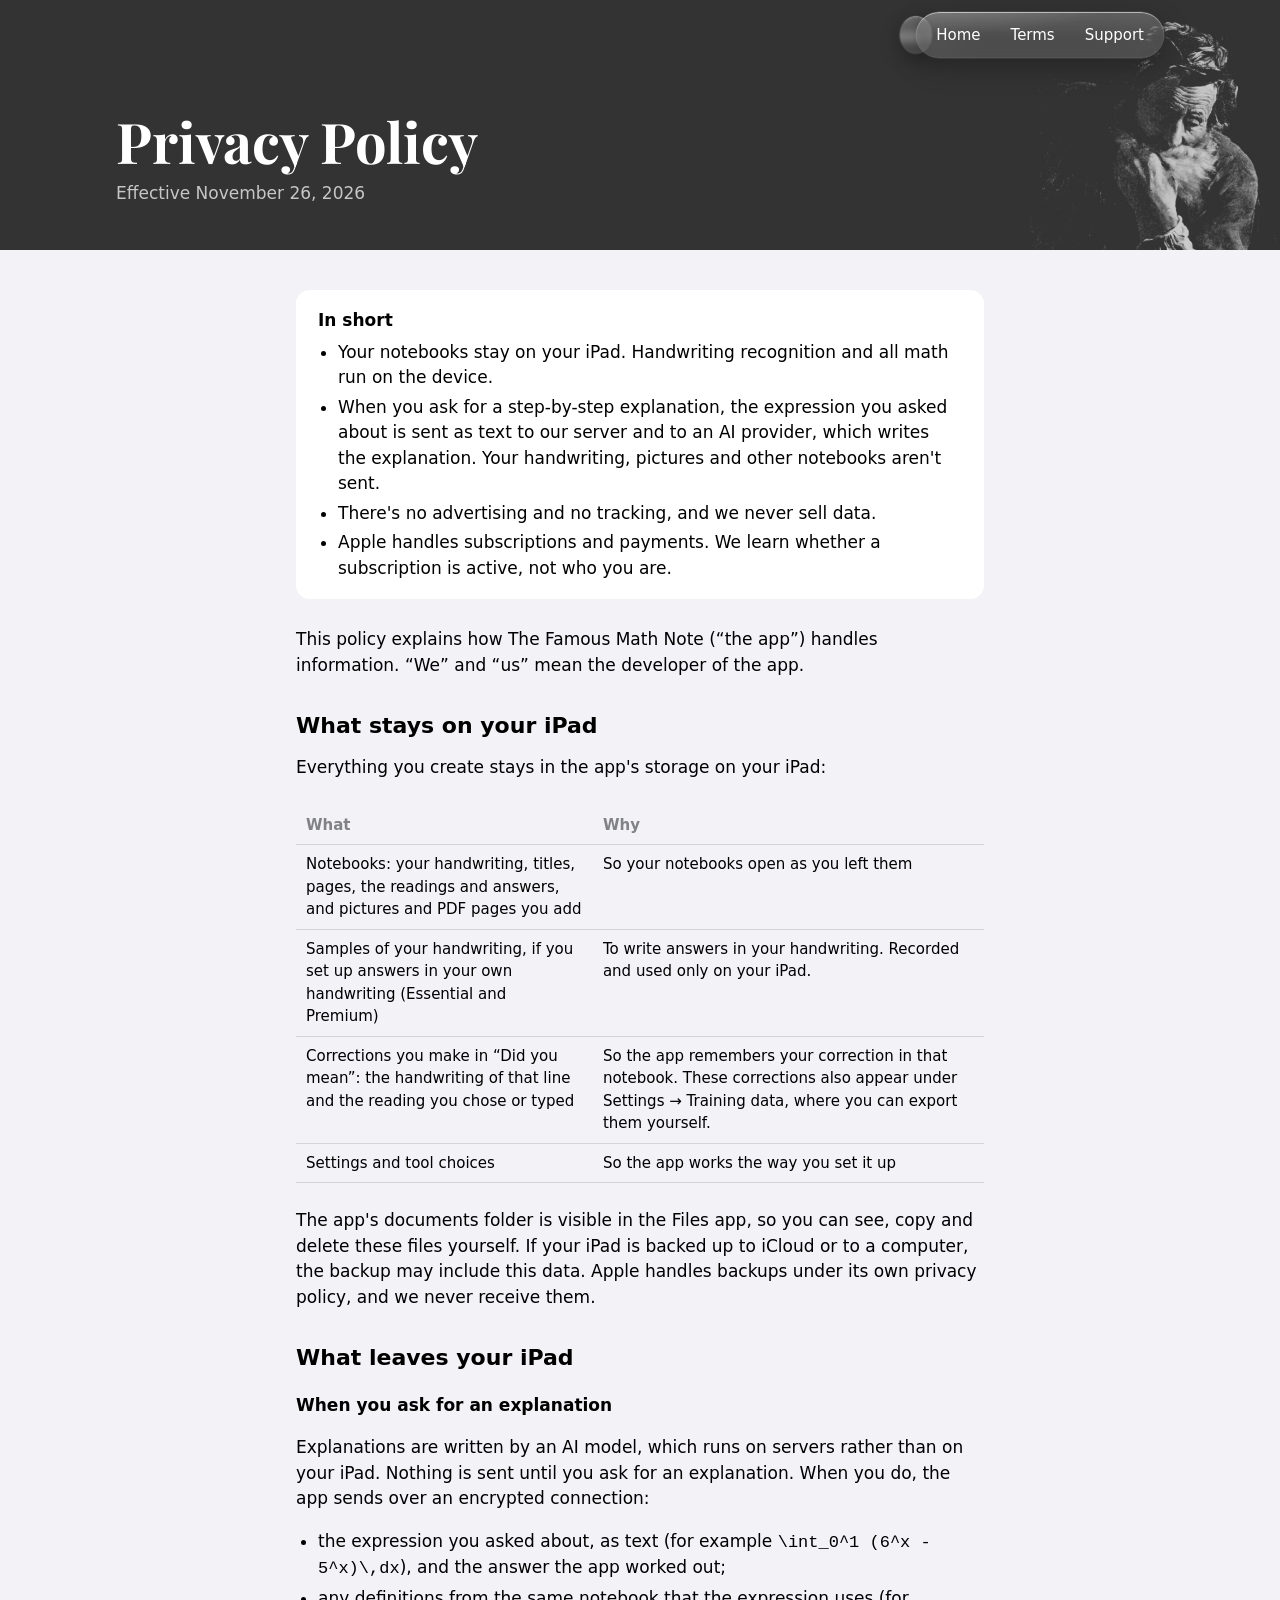
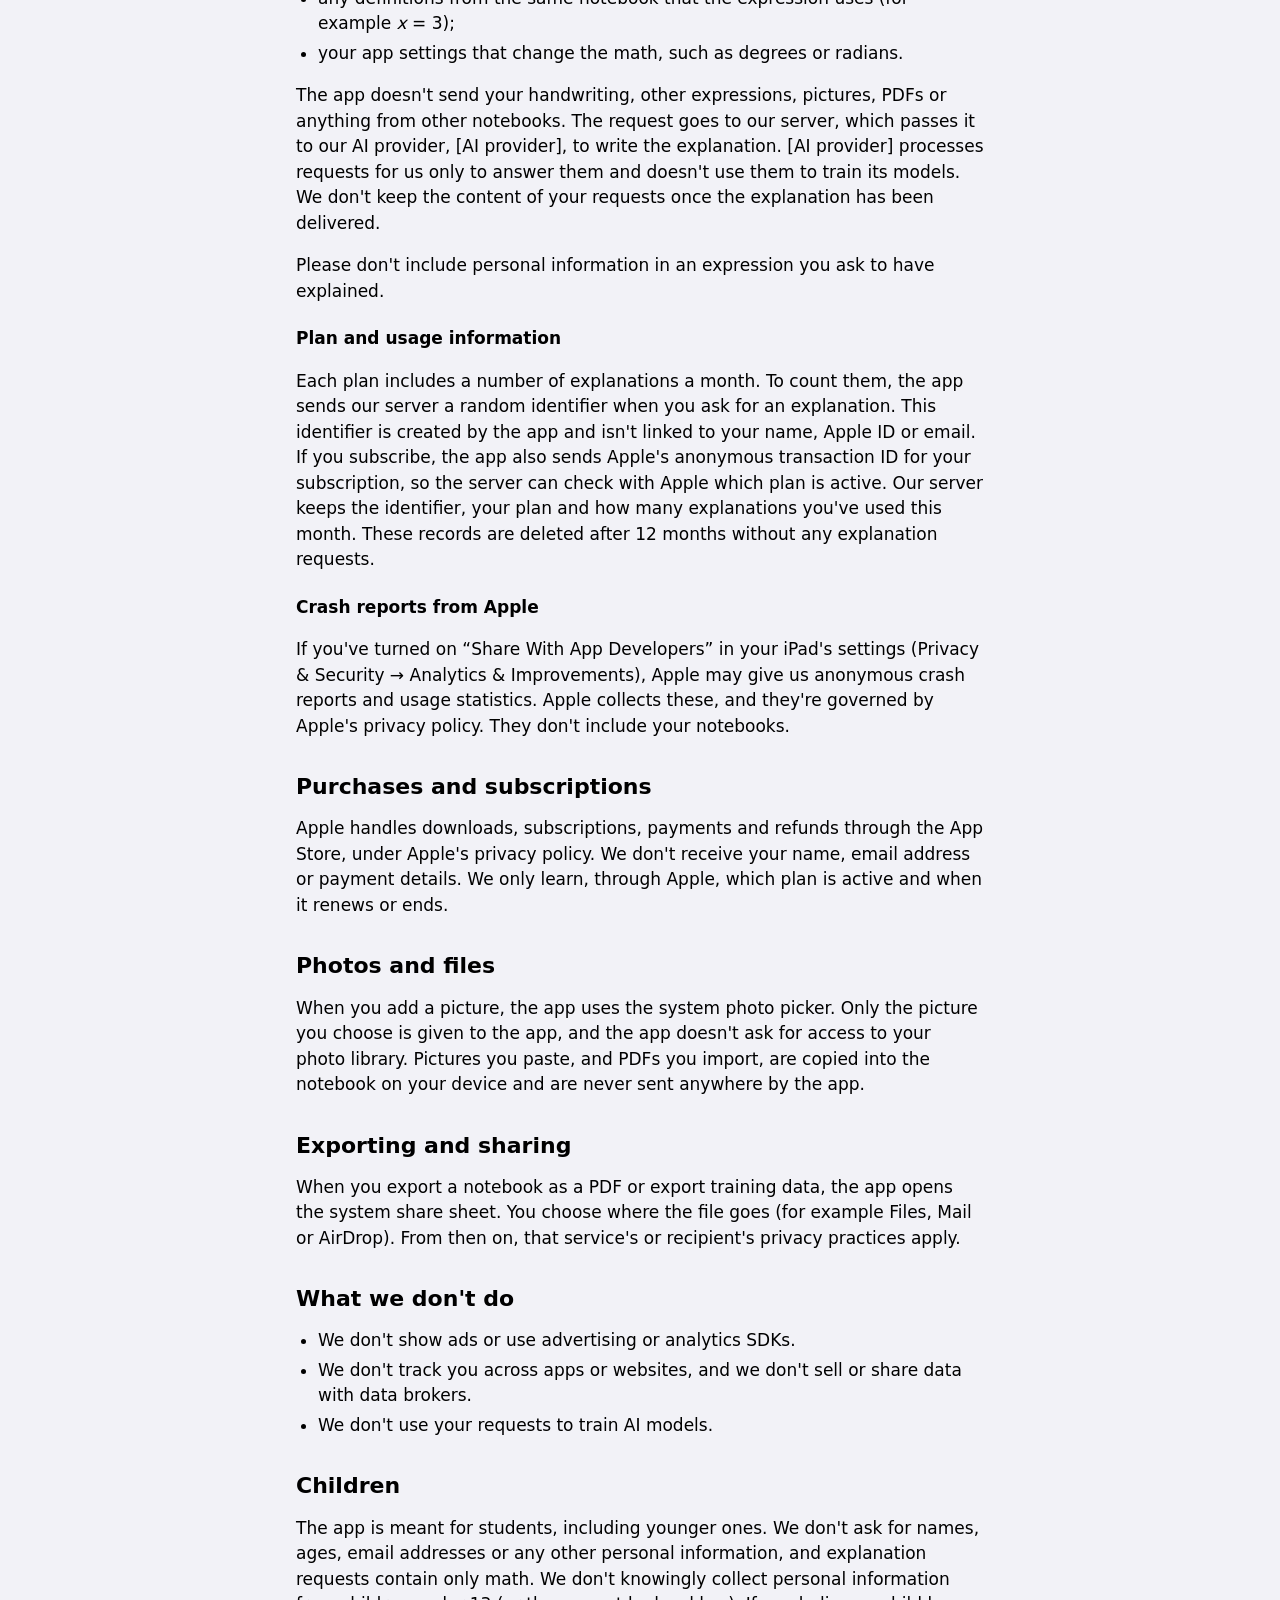
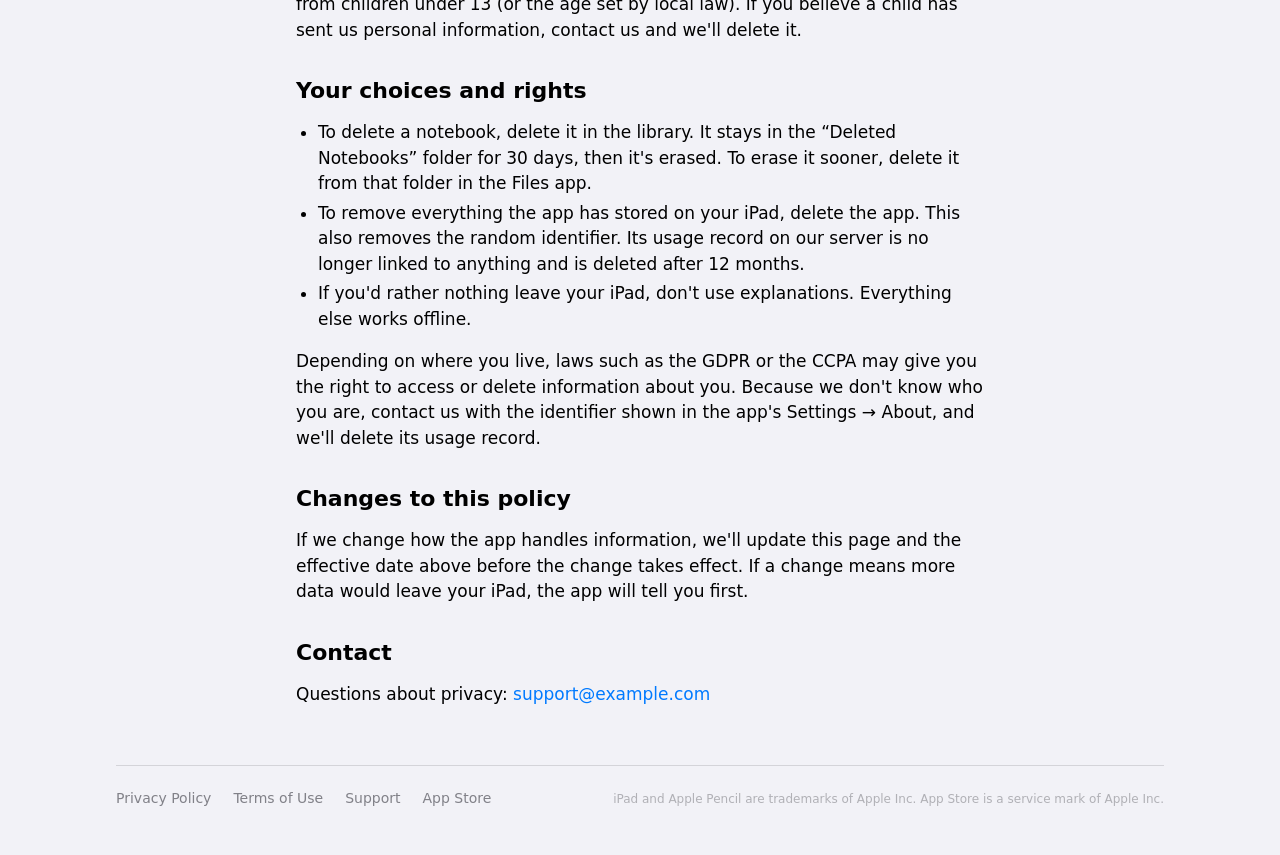
==== privacy.html @ 18a57a65 "Add the Math Note website for GitHub Pages Landing page with a live demo, step videos recorded in th" ====
<!doctype html>
<html lang="en">
<head>
<meta charset="utf-8">
<meta name="viewport" content="width=device-width, initial-scale=1">
<title>Privacy Policy · The Famous Math Note</title>
<meta name="description" content="How The Famous Math Note handles your information: notebooks stay on your iPad, and only what you ask to have explained is sent.">
<meta name="theme-color" content="#333333">
<link rel="icon" href="assets/favicon.png">
<link rel="apple-touch-icon" href="assets/apple-touch-icon.png">
<link rel="preconnect" href="https://fonts.googleapis.com">
<link rel="preconnect" href="https://fonts.gstatic.com" crossorigin>
<link href="https://fonts.googleapis.com/css2?family=Playfair+Display:wght@700&display=swap" rel="stylesheet">
<link rel="stylesheet" href="style.css">
</head>
<body>
<header class="banner small">
  <div class="navbar" id="navbar">
  <div class="wrap topbar">
    <a class="brand glass" href="./"><span>The Famous Math Note</span></a>
    <nav class="toplinks glass" aria-label="Site">
      <a class="opt" href="./">Home</a>
      <a href="terms.html">Terms</a>
      <a href="support.html">Support</a>
    </nav>
  </div>
  </div>
  <div class="wrap doc-head">
    <h1>Privacy Policy</h1>
    <p>Effective November 26, 2026</p>
  </div>
</header>

<main class="wrap doc">
  <div class="summary">
    <b>In short</b>
    <ul>
      <li>Your notebooks stay on your iPad. Handwriting recognition and all math run on the device.</li>
      <li>When you ask for a step-by-step explanation, the expression you asked about is sent as text to our server and to an AI provider, which writes the explanation. Your handwriting, pictures and other notebooks aren't sent.</li>
      <li>There's no advertising and no tracking, and we never sell data.</li>
      <li>Apple handles subscriptions and payments. We learn whether a subscription is active, not who you are.</li>
    </ul>
  </div>

  <p>This policy explains how The Famous Math Note (“the app”) handles information. “We” and “us” mean the developer of the app.</p>

  <h2>What stays on your iPad</h2>
  <p>Everything you create stays in the app's storage on your iPad:</p>
  <div class="table-scroll">
  <table>
    <tr><th>What</th><th>Why</th></tr>
    <tr><td>Notebooks: your handwriting, titles, pages, the readings and answers, and pictures and PDF pages you add</td><td>So your notebooks open as you left them</td></tr>
    <tr><td>Samples of your handwriting, if you set up answers in your own handwriting (Essential and Premium)</td><td>To write answers in your handwriting. Recorded and used only on your iPad.</td></tr>
    <tr><td>Corrections you make in “Did you mean”: the handwriting of that line and the reading you chose or typed</td><td>So the app remembers your correction in that notebook. These corrections also appear under Settings → Training data, where you can export them yourself.</td></tr>
    <tr><td>Settings and tool choices</td><td>So the app works the way you set it up</td></tr>
  </table>
  </div>
  <p>The app's documents folder is visible in the Files app, so you can see, copy and delete these files yourself. If your iPad is backed up to iCloud or to a computer, the backup may include this data. Apple handles backups under its own privacy policy, and we never receive them.</p>

  <h2>What leaves your iPad</h2>

  <h3>When you ask for an explanation</h3>
  <p>Explanations are written by an AI model, which runs on servers rather than on your iPad. Nothing is sent until you ask for an explanation. When you do, the app sends over an encrypted connection:</p>
  <ul>
    <li>the expression you asked about, as text (for example <code>\int_0^1 (6^x - 5^x)\,dx</code>), and the answer the app worked out;</li>
    <li>any definitions from the same notebook that the expression uses (for example <i>x</i> = 3);</li>
    <li>your app settings that change the math, such as degrees or radians.</li>
  </ul>
  <p>The app doesn't send your handwriting, other expressions, pictures, PDFs or anything from other notebooks. The request goes to our server, which passes it to our AI provider, [AI provider], to write the explanation. [AI provider] processes requests for us only to answer them and doesn't use them to train its models. We don't keep the content of your requests once the explanation has been delivered.</p>
  <p>Please don't include personal information in an expression you ask to have explained.</p>

  <h3>Plan and usage information</h3>
  <p>Each plan includes a number of explanations a month. To count them, the app sends our server a random identifier when you ask for an explanation. This identifier is created by the app and isn't linked to your name, Apple ID or email. If you subscribe, the app also sends Apple's anonymous transaction ID for your subscription, so the server can check with Apple which plan is active. Our server keeps the identifier, your plan and how many explanations you've used this month. These records are deleted after 12 months without any explanation requests.</p>

  <h3>Crash reports from Apple</h3>
  <p>If you've turned on “Share With App Developers” in your iPad's settings (Privacy &amp; Security → Analytics &amp; Improvements), Apple may give us anonymous crash reports and usage statistics. Apple collects these, and they're governed by Apple's privacy policy. They don't include your notebooks.</p>

  <h2>Purchases and subscriptions</h2>
  <p>Apple handles downloads, subscriptions, payments and refunds through the App Store, under Apple's privacy policy. We don't receive your name, email address or payment details. We only learn, through Apple, which plan is active and when it renews or ends.</p>

  <h2>Photos and files</h2>
  <p>When you add a picture, the app uses the system photo picker. Only the picture you choose is given to the app, and the app doesn't ask for access to your photo library. Pictures you paste, and PDFs you import, are copied into the notebook on your device and are never sent anywhere by the app.</p>

  <h2>Exporting and sharing</h2>
  <p>When you export a notebook as a PDF or export training data, the app opens the system share sheet. You choose where the file goes (for example Files, Mail or AirDrop). From then on, that service's or recipient's privacy practices apply.</p>

  <h2>What we don't do</h2>
  <ul>
    <li>We don't show ads or use advertising or analytics SDKs.</li>
    <li>We don't track you across apps or websites, and we don't sell or share data with data brokers.</li>
    <li>We don't use your requests to train AI models.</li>
  </ul>

  <h2>Children</h2>
  <p>The app is meant for students, including younger ones. We don't ask for names, ages, email addresses or any other personal information, and explanation requests contain only math. We don't knowingly collect personal information from children under 13 (or the age set by local law). If you believe a child has sent us personal information, contact us and we'll delete it.</p>

  <h2>Your choices and rights</h2>
  <ul>
    <li>To delete a notebook, delete it in the library. It stays in the “Deleted Notebooks” folder for 30 days, then it's erased. To erase it sooner, delete it from that folder in the Files app.</li>
    <li>To remove everything the app has stored on your iPad, delete the app. This also removes the random identifier. Its usage record on our server is no longer linked to anything and is deleted after 12 months.</li>
    <li>If you'd rather nothing leave your iPad, don't use explanations. Everything else works offline.</li>
  </ul>
  <p>Depending on where you live, laws such as the GDPR or the CCPA may give you the right to access or delete information about you. Because we don't know who you are, contact us with the identifier shown in the app's Settings → About, and we'll delete its usage record.</p>

  <h2>Changes to this policy</h2>
  <p>If we change how the app handles information, we'll update this page and the effective date above before the change takes effect. If a change means more data would leave your iPad, the app will tell you first.</p>

  <h2>Contact</h2>
  <p>Questions about privacy: <a href="mailto:support@example.com">support@example.com</a></p>
</main>

<footer>
  <div class="wrap"><div class="foot">
    <nav aria-label="Legal">
      <a href="privacy.html">Privacy Policy</a>
      <a href="terms.html">Terms of Use</a>
      <a href="support.html">Support</a>
      <a href="https://apps.apple.com/app/id0000000000">App Store</a>
    </nav>
    <p class="fine">iPad and Apple Pencil are trademarks of Apple Inc. App Store is a service mark of Apple Inc.</p>
  </div></div>
</footer>
<script src="nav.js" defer></script>
</body>
</html>
---- style.css ----
/* The Famous Math Note: the app's own look on the web.
   Colors come from the app: BannerStyle.ground (#333), the iOS grouped backgrounds,
   system blue for answers and buttons, and PaperColor for the paper. */

:root {
  --ground: #333333;              /* BannerStyle.ground, the portrait's grey */
  --page: #f2f2f7;                /* systemGroupedBackground */
  --card: #ffffff;                /* secondarySystemGroupedBackground */
  --fill: rgba(120, 120, 128, 0.12);
  --text: #000000;
  --text-2: rgba(60, 60, 67, 0.62);
  --text-3: rgba(60, 60, 67, 0.36);
  --separator: rgba(60, 60, 67, 0.16);
  --blue: #007aff;                /* systemBlue: answers and buttons */
  --orange: #ff9500;              /* the uncertain-reading dot */
  --shadow: 0 3px 12px rgba(0, 0, 0, 0.13);   /* CardShadow */

  /* PaperColor.white */
  --paper: #ffffff;
  --rule: rgba(158, 189, 230, 0.55);
  --margin: rgba(230, 89, 89, 0.45);
  --ink: #111111;

  --display: "Playfair Display", "Times New Roman", serif;
  --ui: -apple-system, BlinkMacSystemFont, "SF Pro Text", "Segoe UI", system-ui, sans-serif;
  --hand: "Noteworthy", "Patrick Hand", "Comic Neue", cursive;
}

@media (prefers-color-scheme: dark) {
  :root:not([data-theme="light"]) {
    --page: #000000;
    --card: #1c1c1e;
    --fill: rgba(120, 120, 128, 0.24);
    --text: #ffffff;
    --text-2: rgba(235, 235, 245, 0.62);
    --text-3: rgba(235, 235, 245, 0.32);
    --separator: rgba(84, 84, 88, 0.6);
    --blue: #0a84ff;
    --orange: #ff9f0a;
    --shadow: 0 3px 14px rgba(0, 0, 0, 0.5);
  }
}
:root[data-theme="dark"] {
  --page: #000000;
  --card: #1c1c1e;
  --fill: rgba(120, 120, 128, 0.24);
  --text: #ffffff;
  --text-2: rgba(235, 235, 245, 0.62);
  --text-3: rgba(235, 235, 245, 0.32);
  --separator: rgba(84, 84, 88, 0.6);
  --blue: #0a84ff;
  --orange: #ff9f0a;
  --shadow: 0 3px 14px rgba(0, 0, 0, 0.5);
}

* { box-sizing: border-box; }
html { -webkit-text-size-adjust: 100%; scroll-behavior: smooth; }
@media (prefers-reduced-motion: reduce) { html { scroll-behavior: auto; } }
body {
  margin: 0;
  background: var(--page);
  color: var(--text);
  font: 17px/1.5 var(--ui);
  -webkit-font-smoothing: antialiased;
}
img { max-width: 100%; height: auto; display: block; }
a { color: var(--blue); text-decoration: none; }
a:hover { text-decoration: underline; }
:focus-visible { outline: 3px solid var(--blue); outline-offset: 2px; border-radius: 6px; }

.wrap { width: 100%; max-width: 1120px; margin: 0 auto; padding: 0 16px; }
@media (min-width: 700px) { .wrap { padding: 0 36px; } }

/* ------------------------------------------------------------ the banner */
.banner {
  position: relative;
  background-color: var(--ground);
  background-image: url("assets/banner.jpg");
  background-repeat: no-repeat;
  background-position: right bottom;
  background-size: auto 100%;
  color: #fff;
  overflow: hidden;
}
.banner.small { background-size: auto 100%; }
.banner::before {           /* keeps the words readable where they cross the portrait */
  content: "";
  position: absolute; inset: 0;
  background: linear-gradient(90deg, var(--ground) 0%, rgba(51,51,51,0.92) 45%, rgba(51,51,51,0) 75%);
  pointer-events: none;
}
.banner > * { position: relative; }

/* The navigation bar floats over the page like iPadOS's: separate capsules of Liquid Glass
   (a blurred, brightened view of what is behind, a bright rim on top, a soft shadow).
   Over the dark banner the glass is clear with white text; once the page scrolls under it,
   it takes the page's tint (nav.js sets .over-page). The title capsule appears when the
   page's large title has scrolled under the bar, as a large title collapses on iOS. */
.banner { padding-top: 72px; }
.banner > .navbar {
  position: fixed; top: 0; left: 0; right: 0; z-index: 50;
  padding-top: max(12px, env(safe-area-inset-top));
  pointer-events: none;                 /* only the capsules take touches */
}
.topbar { display: flex; align-items: center; justify-content: space-between; gap: 12px; }
.glass {
  --glass-fill: rgba(255, 255, 255, 0.12);
  --glass-rim: rgba(255, 255, 255, 0.55);
  --glass-edge: rgba(255, 255, 255, 0.16);
  --glass-ink: #fff;
  --glass-shadow: 0 8px 28px rgba(0, 0, 0, 0.28);
  position: relative;
  pointer-events: auto;
  display: flex; align-items: center;
  height: 46px; padding: 0 6px; border-radius: 999px;
  color: var(--glass-ink);
  background:
    linear-gradient(180deg, rgba(255, 255, 255, 0.10), rgba(255, 255, 255, 0) 55%),
    var(--glass-fill);
  -webkit-backdrop-filter: blur(22px) saturate(190%) brightness(1.06);
  backdrop-filter: blur(22px) saturate(190%) brightness(1.06);
  box-shadow:
    inset 0 1px 0.5px var(--glass-rim),           /* light catching the top edge */
    inset 0 -1px 1px rgba(255, 255, 255, 0.06),
    0 0 0 0.5px var(--glass-edge),
    var(--glass-shadow);
  transition: background-color 0.35s, color 0.35s, box-shadow 0.35s, opacity 0.3s, transform 0.3s;
}
.glass::after {                 /* the sheen: brighter at the top left, as if lit */
  content: ""; position: absolute; inset: 0; border-radius: inherit; pointer-events: none;
  background: radial-gradient(120% 140% at 15% -30%, rgba(255, 255, 255, 0.22), rgba(255, 255, 255, 0) 55%);
  mix-blend-mode: screen;
}
.navbar.over-page .glass {
  --glass-fill: rgba(255, 255, 255, 0.58);
  --glass-rim: rgba(255, 255, 255, 0.9);
  --glass-edge: rgba(0, 0, 0, 0.07);
  --glass-ink: #000;
  --glass-shadow: 0 6px 24px rgba(0, 0, 0, 0.12);
}
@media (prefers-color-scheme: dark) {
  :root:not([data-theme="light"]) .navbar.over-page .glass {
    --glass-fill: rgba(44, 44, 46, 0.55);
    --glass-rim: rgba(255, 255, 255, 0.22);
    --glass-edge: rgba(255, 255, 255, 0.1);
    --glass-ink: #fff;
    --glass-shadow: 0 8px 28px rgba(0, 0, 0, 0.5);
  }
}
:root[data-theme="dark"] .navbar.over-page .glass {
  --glass-fill: rgba(44, 44, 46, 0.55);
  --glass-rim: rgba(255, 255, 255, 0.22);
  --glass-edge: rgba(255, 255, 255, 0.1);
  --glass-ink: #fff;
  --glass-shadow: 0 8px 28px rgba(0, 0, 0, 0.5);
}
@supports not ((backdrop-filter: blur(1px)) or (-webkit-backdrop-filter: blur(1px))) {
  .glass { --glass-fill: rgba(60, 60, 60, 0.92); }
  .navbar.over-page .glass { --glass-fill: rgba(250, 250, 252, 0.96); }
}

/* The title capsule splits off the right-hand capsule, the way the Dynamic Island splits in two
   when a second app is running: a small pill buds out from under the left edge of the links
   capsule, which stretches toward it and snaps back; the pill then travels left to its place,
   widening to fit the title as it goes, overshoots a little (the rubber band) and settles.
   Scrolling back up runs it in reverse: the capsule shrinks and slides back into the links.
   nav.js sets --brand-w (full width) and --brand-dx (how far right the links capsule starts);
   without them the capsule simply fades. */
:root {
  --spring: cubic-bezier(0.34, 1.5, 0.64, 1);         /* browsers without linear() */
  --spring-soft: cubic-bezier(0.3, 1.2, 0.6, 1);
}
@supports (transition-timing-function: linear(0, 1)) {
:root {
  /* damped springs: ~10% overshoot for the width, ~4% for the travel */
  --spring: linear(0, 0.0339, 0.1207, 0.2403, 0.3762, 0.5151, 0.6472, 0.766, 0.8674, 0.9496, 1.0126,
    1.0576, 1.0866, 1.1021, 1.1068, 1.1033, 1.0942, 1.0815, 1.067, 1.0521, 1.038, 1.0253, 1.0144,
    1.0056, 0.9988, 0.9939, 0.9908, 0.9891, 0.9886, 0.9889, 0.9899, 0.9913, 0.9928, 0.9944, 0.9959,
    0.9973, 0.9984, 0.9994, 1.0001, 1.0006, 1);
  --spring-soft: linear(0, 0.0303, 0.1064, 0.2095, 0.3253, 0.4431, 0.5556, 0.6581, 0.7478, 0.8236,
    0.8857, 0.9347, 0.972, 0.9992, 1.0179, 1.0296, 1.036, 1.0383, 1.0377, 1.0352, 1.0314, 1.027,
    1.0225, 1.0181, 1.0141, 1.0105, 1.0074, 1.0049, 1.0029, 1.0014, 1.0003, 0.9995, 0.999, 0.9987,
    0.9985, 0.9985, 0.9986, 0.9988, 0.9989, 0.9991, 1);
}
}
.navbar .brand {
  z-index: 1;                          /* under the links capsule it comes out of */
  justify-content: center; overflow: hidden;
  width: var(--brand-w, auto);
  padding: 0 18px; font-weight: 600; white-space: nowrap;
  transform-origin: 100% 50%;
  translate: 0 0; scale: 1 1;
  transition:
    translate 0.78s var(--spring-soft),
    width 0.78s var(--spring) 0.06s,
    scale 0.6s var(--spring),
    opacity 0.12s ease-out,
    background-color 0.35s, color 0.35s, box-shadow 0.35s;
}
.navbar .toplinks { z-index: 2; transform-origin: 100% 50%; }
.navbar .brand, .navbar .brand:hover { color: var(--glass-ink); text-decoration: none; }
.navbar .brand span {
  font-family: var(--display); font-size: 18px;
  transition: opacity 0.3s ease-out 0.26s, filter 0.4s ease-out 0.22s, transform 0.6s var(--spring) 0.2s;
}
.navbar.title-hidden .brand {
  width: 46px;                         /* a pill as tall as it is wide */
  translate: var(--brand-dx, 0) 0;
  scale: 0.7 0.82;
  opacity: 0;
  pointer-events: none;
  transition:                          /* going back in: quick, no bounce */
    translate 0.42s cubic-bezier(0.5, 0, 0.75, 0.6),
    width 0.3s cubic-bezier(0.4, 0, 0.6, 1),
    scale 0.42s cubic-bezier(0.4, 0, 0.6, 1),
    opacity 0.1s linear 0.32s,
    background-color 0.35s, color 0.35s, box-shadow 0.35s;
}
.navbar.title-hidden .brand span {
  opacity: 0; filter: blur(6px); transform: scale(0.86);
  transition: opacity 0.12s ease-in, filter 0.12s ease-in, transform 0.2s ease-in;
}
/* the links capsule stretches toward the pill as it lets go of it (and as it takes it back) */
.navbar .toplinks.pull { animation: island-pull 0.62s cubic-bezier(0.3, 0, 0.3, 1); }
.navbar .toplinks.absorb { animation: island-absorb 0.5s cubic-bezier(0.3, 0, 0.3, 1); }
@keyframes island-pull {
  0%   { scale: 1 1; }
  22%  { scale: 1.045 0.95; }
  48%  { scale: 0.985 1.02; }
  72%  { scale: 1.006 0.995; }
  100% { scale: 1 1; }
}
@keyframes island-absorb {
  0%   { scale: 1 1; }
  60%  { scale: 1 1; }
  78%  { scale: 1.035 0.96; }
  100% { scale: 1 1; }
}
.navbar.no-anim .brand, .navbar.no-anim .brand span { transition: none !important; }
@media (prefers-reduced-motion: reduce) {
  .navbar .brand, .navbar.title-hidden .brand { width: var(--brand-w, auto); translate: none; scale: none; transition: opacity 0.2s; }
  .navbar .brand span, .navbar.title-hidden .brand span { filter: none; transform: none; transition: opacity 0.2s; }
  .navbar .toplinks.pull, .navbar .toplinks.absorb { animation: none; }
}
.toplinks { gap: 2px; margin-left: auto; }
.toplinks a {
  color: var(--glass-ink); font-size: 15px; font-weight: 500;
  height: 36px; padding: 0 14px; border-radius: 999px; display: flex; align-items: center;
  transition: background-color 0.2s;
}
.toplinks a:hover { background: rgba(127, 127, 127, 0.16); text-decoration: none; }
.toplinks a:active { background: rgba(127, 127, 127, 0.26); }
@media (max-width: 560px) {
  .toplinks a.opt { display: none; }
  .navbar .brand { padding: 0 14px; }
  .navbar .brand span { font-size: 16px; }
  .navbar.title-hidden .brand { width: 42px; }
  .glass { height: 42px; }
  .toplinks a { padding: 0 11px; }
}
@media (prefers-reduced-motion: reduce) { .glass { transition: none; } }

/* the menu button and its menu: phones show one button in place of the links */
.menu-btn {
  display: none; width: 36px; height: 36px; border: 0; padding: 0; border-radius: 50%;
  background: transparent; color: var(--glass-ink); cursor: pointer;
  flex-direction: column; align-items: center; justify-content: center; gap: 4px;
  -webkit-tap-highlight-color: transparent;
}
.menu-btn:active { background: rgba(127, 127, 127, 0.26); }
.menu-btn i {
  display: block; width: 17px; height: 2px; border-radius: 1px; background: currentColor;
  transition: transform 0.4s var(--spring), opacity 0.2s;
}
.navbar.menu-open .menu-btn i:nth-child(1) { transform: translateY(6px) rotate(45deg); }
.navbar.menu-open .menu-btn i:nth-child(2) { opacity: 0; transform: scaleX(0.2); }
.navbar.menu-open .menu-btn i:nth-child(3) { transform: translateY(-6px) rotate(-45deg); }
.topbar { position: relative; }
.menu {
  position: absolute; right: 16px; top: calc(100% + 8px);
  height: auto; min-width: 200px; padding: 6px; border-radius: 22px;
  flex-direction: column; align-items: stretch;
  --glass-fill: rgba(30, 30, 32, 0.62);
  transform-origin: calc(100% - 24px) -20px;
  opacity: 0; scale: 0.6; translate: 0 -10px; visibility: hidden;
  transition: opacity 0.18s, scale 0.25s ease-in, translate 0.25s ease-in, visibility 0s 0.25s,
    background-color 0.35s, color 0.35s, box-shadow 0.35s;
}
.navbar.over-page .menu { --glass-fill: rgba(255, 255, 255, 0.78); }
:root[data-theme="dark"] .navbar.over-page .menu { --glass-fill: rgba(44, 44, 46, 0.8); }
@media (prefers-color-scheme: dark) { :root:not([data-theme="light"]) .navbar.over-page .menu { --glass-fill: rgba(44, 44, 46, 0.8); } }
.navbar.menu-open .menu {
  opacity: 1; scale: 1; translate: 0 0; visibility: visible;
  transition: opacity 0.15s, scale 0.55s var(--spring), translate 0.55s var(--spring), visibility 0s,
    background-color 0.35s, color 0.35s, box-shadow 0.35s;
}
.menu a {
  position: relative; z-index: 1;
  color: var(--glass-ink); font-size: 17px; font-weight: 500;
  padding: 11px 14px; border-radius: 16px;
}
.menu a:hover { background: rgba(127, 127, 127, 0.16); text-decoration: none; }
.menu a:active { background: rgba(127, 127, 127, 0.26); }
.menu a + a { box-shadow: 0 -0.5px 0 rgba(127, 127, 127, 0.3); }
.menu a:hover + a, .menu a:active + a { box-shadow: none; }
@media (max-width: 560px) {
  .toplinks a { display: none; }
  .menu-btn { display: flex; }
  .toplinks { padding: 0 3px; }
}
@media (min-width: 561px) { .menu { display: none; } }
@media (prefers-reduced-motion: reduce) {
  .menu, .navbar.menu-open .menu { scale: none; translate: none; transition: opacity 0.15s, visibility 0s; }
  .menu-btn i { transition: none; }
}

.hero { padding-top: 64px; padding-bottom: 56px; min-height: 520px; display: flex; flex-direction: column; justify-content: flex-end; }
.hero h1 {
  font-family: var(--display); font-weight: 700;
  font-size: clamp(42px, 7.4vw, 84px); line-height: 1.02; letter-spacing: -0.01em;
  margin: 0 0 18px; max-width: 11ch;
}
.hero p.lede { font-size: clamp(19px, 2.2vw, 23px); color: rgba(255,255,255,0.82); max-width: 30ch; margin: 0 0 30px; }
.hero .status { font-size: 13px; color: rgba(255,255,255,0.6); margin-top: 18px; }
@media (max-width: 700px) {
  .banner { background-size: auto 340px; background-position: right top; }
  .banner::before { background: linear-gradient(180deg, rgba(51,51,51,0) 0, rgba(51,51,51,0) 190px, var(--ground) 340px); }
  .banner.small { background-size: auto 100%; background-position: right bottom; }
  .banner.small::before { background: linear-gradient(90deg, var(--ground) 30%, rgba(51,51,51,0.75) 100%); }
  .hero { min-height: 0; padding-top: 210px; }
}

.buttons { display: flex; flex-wrap: wrap; gap: 12px; align-items: center; }
.btn {
  display: inline-flex; align-items: center; gap: 8px;
  height: 48px; padding: 0 22px; border-radius: 12px;
  font: 600 17px var(--ui); border: 0; cursor: pointer;
  background: var(--blue); color: #fff;
}
.btn:hover { text-decoration: none; filter: brightness(1.08); }
.btn svg { width: 20px; height: 20px; }
.btn.capsule { border-radius: 999px; background: rgba(255,255,255,0.12); color: #fff; }
.btn.capsule:hover { background: rgba(255,255,255,0.18); }
.btn[aria-disabled="true"] { cursor: default; }

/* ------------------------------------------------------------ sections */
section { padding: 72px 0; scroll-margin-top: 0; }
#try, #features, #privacy { scroll-margin-top: 10px; }
.eyebrow { font-size: 15px; font-weight: 600; color: var(--text-2); margin: 0 0 6px; }
h2 {
  font-family: var(--display); font-weight: 700;
  font-size: clamp(32px, 4.4vw, 46px); line-height: 1.1; margin: 0 0 14px;
}
.sub { color: var(--text-2); font-size: 19px; max-width: 46ch; margin: 0 0 36px; }

/* ------------------------------------------------------------ the live page */
.demo { display: grid; grid-template-columns: minmax(0, 1fr) 300px; gap: 28px; align-items: start; }
@media (max-width: 900px) { .demo { grid-template-columns: minmax(0, 1fr); } }

.sheet {
  position: relative;
  background: var(--paper);
  border-radius: 12px;
  box-shadow: var(--shadow);
  overflow: hidden;
  transition: background-color 0.3s;
}
.sheet svg.page { display: block; width: 100%; height: auto; touch-action: manipulation; }
.sheet .ink path { fill: none; stroke: var(--ink); stroke-width: 2.3; stroke-linecap: round; stroke-linejoin: round; }
.sheet[data-color="cream"] { --paper: #fcf7e6; --rule: rgba(179, 168, 140, 0.45); --margin: rgba(230, 89, 89, 0.45); --ink: #111; }
.sheet[data-color="dark"]  { --paper: #212329; --rule: rgba(255, 255, 255, 0.13); --margin: rgba(230, 102, 102, 0.35); --ink: #f2f2f2; }
.sheet[data-color="white"] { --paper: #ffffff; --rule: rgba(158, 189, 230, 0.55); --margin: rgba(230, 89, 89, 0.45); --ink: #111; }

.answer { fill: var(--blue); font-family: var(--hand); opacity: 0; transition: opacity 0.45s ease; }
.answer line { stroke: var(--blue); stroke-width: 2.4; stroke-linecap: round; }
.answer.on { opacity: 1; }
.dot { fill: var(--orange); opacity: 0; transition: opacity 0.45s ease; }
.dot.on { opacity: 1; }
.hit { fill: transparent; cursor: pointer; }
.hit:hover, .hit:focus-visible { fill: rgba(0, 122, 255, 0.06); outline: none; }
.hit.sel { fill: rgba(0, 122, 255, 0.10); }

.caption-bar {
  display: flex; align-items: center; gap: 12px; justify-content: space-between;
  padding: 12px 16px; border-top: 1px solid var(--separator);
  background: var(--card); font-size: 15px; color: var(--text-2); min-height: 52px;
}
.caption-bar .cap { flex: 1; transition: opacity 0.25s; }
.icon-btn {
  flex: none; width: 36px; height: 36px; border-radius: 50%; border: 0; cursor: pointer;
  background: var(--fill); color: var(--text); display: grid; place-items: center;
}
.icon-btn svg { width: 18px; height: 18px; }

.panel { display: flex; flex-direction: column; gap: 16px; }
.group {
  background: var(--card); border-radius: 14px; padding: 16px;
}
.group h3 { font-size: 15px; font-weight: 600; color: var(--text-2); margin: 0 0 10px; }
.seg {
  display: grid; grid-auto-flow: column; grid-auto-columns: 1fr;
  background: var(--fill); border-radius: 9px; padding: 2px; gap: 2px;
}
.seg button {
  border: 0; background: transparent; color: var(--text); cursor: pointer;
  font: 500 14px var(--ui); padding: 6px 4px; border-radius: 7px;
}
.seg button[aria-pressed="true"] { background: var(--card); box-shadow: 0 1px 3px rgba(0,0,0,0.12), 0 0 0 0.5px rgba(0,0,0,0.04); font-weight: 600; }
:root[data-theme="dark"] .seg button[aria-pressed="true"] { background: #636366; }
@media (prefers-color-scheme: dark) { :root:not([data-theme="light"]) .seg button[aria-pressed="true"] { background: #636366; } }
.hint { font-size: 14px; color: var(--text-2); margin: 0; }
.hint b { color: var(--text); font-weight: 600; }

/* "Did you mean": the app's sheet, as a card */
.dym { display: none; }
.dym.on { display: block; }
.dym .line-title { font-size: 12px; font-weight: 600; color: var(--text-2); margin: 10px 0 4px; }
.dym ul { list-style: none; margin: 0; padding: 0; }
.dym li {
  display: flex; align-items: center; gap: 8px; justify-content: space-between;
  padding: 8px 10px; border-radius: 10px; font-size: 15px; overflow-x: auto;
}
.dym li + li { margin-top: 2px; }
.dym li.cur { background: rgba(0, 122, 255, 0.10); }
.dym li .check { color: var(--blue); flex: none; font-weight: 700; }
.dym .ans { margin-top: 12px; padding-top: 12px; border-top: 1px solid var(--separator); }
.dym .ans .k { color: var(--blue); font-size: 17px; overflow-x: auto; }
.dym .ans small { display: block; color: var(--text-2); font-size: 13px; margin-top: 4px; }
.dym .uncertain { display: flex; gap: 6px; align-items: flex-start; font-size: 13px; color: var(--text-2); margin-top: 8px; }
.dym .uncertain i { width: 9px; height: 9px; border-radius: 50%; background: var(--orange); flex: none; margin-top: 4px; }

/* ------------------------------------------------------------ features */
.grid { display: grid; grid-template-columns: repeat(auto-fill, minmax(260px, 1fr)); gap: 16px; }
.card {
  background: var(--card); border-radius: 14px; padding: 22px;
}
.card .sym {
  width: 40px; height: 40px; border-radius: 10px; display: grid; place-items: center;
  background: rgba(0, 122, 255, 0.12); color: var(--blue); margin-bottom: 14px;
}
.card .sym svg { width: 22px; height: 22px; }
.card h3 { font-size: 19px; margin: 0 0 6px; }
.card p { margin: 0; color: var(--text-2); font-size: 16px; }

.topics { display: flex; flex-wrap: wrap; gap: 8px; margin-top: 8px; }
.topics span {
  background: var(--card); border-radius: 999px; padding: 7px 14px; font-size: 15px;
}

/* ------------------------------------------------------------ on the iPad */
.ipad-row { display: grid; grid-template-columns: minmax(0, 1fr) minmax(0, 1fr); gap: 48px; align-items: center; }
@media (max-width: 820px) { .ipad-row { grid-template-columns: minmax(0, 1fr); } }
.ipad {
  background: #1c1c1e; border-radius: 34px; padding: 16px;
  box-shadow: 0 30px 60px -20px rgba(0,0,0,0.35), 0 0 0 1px rgba(255,255,255,0.06) inset;
  max-width: 470px; margin: 0 auto;
}
.ipad video { display: block; border-radius: 20px; width: 100%; height: auto; aspect-ratio: 720 / 1044; background: #fff; }
.steps { counter-reset: s; list-style: none; padding: 0; margin: 0; }
.steps li { counter-increment: s; display: grid; grid-template-columns: 36px 1fr; gap: 14px; padding: 14px 0; border-top: 1px solid var(--separator); }
.steps li:first-child { border-top: 0; }
.steps li::before {
  content: counter(s); width: 30px; height: 30px; border-radius: 50%; display: grid; place-items: center;
  background: var(--blue); color: #fff; font-weight: 600; font-size: 15px;
  transition: background-color 0.3s, color 0.3s;
}
.steps b { display: block; }
.steps span { color: var(--text-2); }
/* with the videos: each step is a button, and the playing one shows its progress */
.steps button {
  all: unset; box-sizing: border-box; display: block; width: 100%; cursor: pointer;
  border-radius: 10px; -webkit-tap-highlight-color: transparent;
}
.steps button:focus-visible { outline: 2px solid var(--blue); outline-offset: 4px; }
.steps.live li:not(.on)::before { background: rgba(127, 127, 127, 0.2); color: var(--text-2); }
.steps.live li:not(.on) b { color: var(--text-2); }
.steps.live li:not(.on) button:hover b { color: var(--text); }
.steps .bar { display: block; height: 3px; border-radius: 2px; margin-top: 10px; background: rgba(127, 127, 127, 0.2); overflow: hidden; opacity: 0; transition: opacity 0.3s; }
.steps .bar i { display: block; height: 100%; width: 100%; background: var(--blue); transform-origin: 0 50%; transform: scaleX(0); }
.steps.live li.on .bar { opacity: 1; }

/* ------------------------------------------------------------ privacy band */
.band { background: var(--ground); color: #fff; }
.band h2 { color: #fff; }
.band .sub { color: rgba(255,255,255,0.72); }
.band .grid .card { background: rgba(255,255,255,0.06); }
.band .card p { color: rgba(255,255,255,0.7); }
.band .card .sym { background: rgba(255,255,255,0.1); color: #fff; }

/* ------------------------------------------------------------ footer */
footer { padding: 16px 0 48px; font-size: 14px; color: var(--text-2); }
.foot {
  display: flex; flex-wrap: wrap; align-items: baseline; justify-content: space-between; gap: 10px 32px;
  padding-top: 22px; border-top: 1px solid var(--separator);
}
.foot nav { display: flex; flex-wrap: wrap; gap: 6px 22px; }
.foot nav a { color: var(--text-2); }
.foot nav a:hover { color: var(--text); text-decoration: none; }
.foot .fine { margin: 0; font-size: 12px; color: var(--text-3); }

/* ------------------------------------------------------------ legal pages */
.doc-head { padding-top: 40px; padding-bottom: 44px; }
.doc-head h1 { font-family: var(--display); font-size: clamp(36px, 6vw, 56px); line-height: 1.05; margin: 0 0 10px; }
.doc-head p { margin: 0; color: rgba(255,255,255,0.72); }
.doc { max-width: 760px; padding-top: 40px; padding-bottom: 24px; }
.doc .summary { background: var(--card); border-radius: 14px; padding: 18px 22px; margin-bottom: 28px; }
.doc .summary ul { margin: 6px 0 0; padding-left: 20px; }
.doc h2 { font-family: var(--ui); font-size: 22px; font-weight: 700; margin: 36px 0 8px; }
.doc h3 { font-size: 17px; margin: 22px 0 6px; }
.doc p, .doc li { color: var(--text); }
.doc ul { padding-left: 22px; }
.doc li + li { margin-top: 4px; }
.doc .muted { color: var(--text-2); }
.doc table { border-collapse: collapse; width: 100%; font-size: 15px; margin: 8px 0; }
.doc th, .doc td { text-align: left; padding: 8px 10px; border-bottom: 1px solid var(--separator); vertical-align: top; }
.doc th { color: var(--text-2); font-weight: 600; }
.table-scroll { overflow-x: auto; }
.caps { text-transform: uppercase; font-size: 15px; }
details.faq { background: var(--card); border-radius: 14px; padding: 4px 18px; margin: 10px 0; }
details.faq summary { cursor: pointer; font-weight: 600; padding: 12px 0; }
details.faq p { margin-top: 0; }

/* ------------------------------------------------------------ App Store */
.store-badge { display: inline-block; line-height: 0; border-radius: 10px; }
.store-badge img { height: 50px; width: auto; }
.store-badge:hover { filter: brightness(1.15); }
.get { padding: 48px 0 36px; }
.get-card {
  display: flex; align-items: center; gap: 20px;
  background: var(--card); border-radius: 20px; padding: 22px 26px;
}
.get-icon {                               /* the app icon's rounded square */
  width: 64px; height: 64px; flex: none;
  border-radius: 15px; box-shadow: 0 2px 8px rgba(0, 0, 0, 0.12), 0 0 0 0.5px var(--separator);
}
.get-text { flex: 1; min-width: 0; }
.get-text h2 { font-size: 24px; line-height: 1.2; margin: 0 0 2px; }
.get-text p { margin: 0; font-size: 15px; color: var(--text-2); }
.get-card .store-badge { flex: none; }
.get-card .store-badge img { height: 44px; }
@media (max-width: 600px) {
  .get-card { flex-wrap: wrap; gap: 14px 16px; padding: 18px; }
  .get-icon { width: 56px; height: 56px; border-radius: 13px; }
  .get-text h2 { font-size: 20px; }
  .get-card .store-badge { flex-basis: 100%; }
}

/* "Download for iPad" scrolls here; the badge gives a small nod when it arrives */
#download { scroll-margin-top: 40px; }
#download:target .store-badge { animation: badge-nod 0.7s var(--spring) 0.55s both; }
@keyframes badge-nod {
  0% { transform: scale(1); }
  40% { transform: scale(1.08); }
  100% { transform: scale(1); }
}
@media (prefers-reduced-motion: reduce) { #download:target .store-badge { animation: none; } }

/* ------------------------------------------------------------ pricing */
.plans { display: grid; grid-template-columns: repeat(3, minmax(0, 1fr)); gap: 16px; align-items: stretch; }
@media (max-width: 860px) { .plans { grid-template-columns: minmax(0, 1fr); } }
.plan { background: var(--card); border-radius: 20px; padding: 26px 24px 24px; display: flex; flex-direction: column; }
.plan.top { box-shadow: inset 0 0 0 2px var(--blue); }
.plan h3 { font-size: 17px; font-weight: 600; color: var(--text-2); margin: 0 0 6px; }
.plan .price { margin: 0 0 18px; display: flex; align-items: baseline; gap: 4px; }
.plan .price b { font-family: var(--display); font-size: 40px; line-height: 1; color: var(--text); }
.plan .price span { font-size: 15px; color: var(--text-2); }
.plan ul { list-style: none; padding: 18px 0 0; margin: 0; border-top: 1px solid var(--separator); }
.plan li { position: relative; padding-left: 26px; font-size: 15px; }
.plan li + li { margin-top: 10px; }
.plan li::before {
  content: ""; position: absolute; left: 0; top: 4px; width: 16px; height: 16px;
  background: var(--blue);
  -webkit-mask: url("data:image/svg+xml,%3Csvg xmlns='http://www.w3.org/2000/svg' viewBox='0 0 16 16'%3E%3Cpath d='M3 8.5l3 3 7-7' fill='none' stroke='black' stroke-width='2.2' stroke-linecap='round' stroke-linejoin='round'/%3E%3C/svg%3E") center / contain no-repeat;
          mask: url("data:image/svg+xml,%3Csvg xmlns='http://www.w3.org/2000/svg' viewBox='0 0 16 16'%3E%3Cpath d='M3 8.5l3 3 7-7' fill='none' stroke='black' stroke-width='2.2' stroke-linecap='round' stroke-linejoin='round'/%3E%3C/svg%3E") center / contain no-repeat;
}
.plan-note { margin: 20px 0 0; font-size: 14px; color: var(--text-2); max-width: 70ch; }
#pricing { scroll-margin-top: 10px; }
.doc h2, .doc [id] { scroll-margin-top: 80px; }
.band .grid { grid-template-columns: repeat(auto-fit, minmax(220px, 1fr)); }
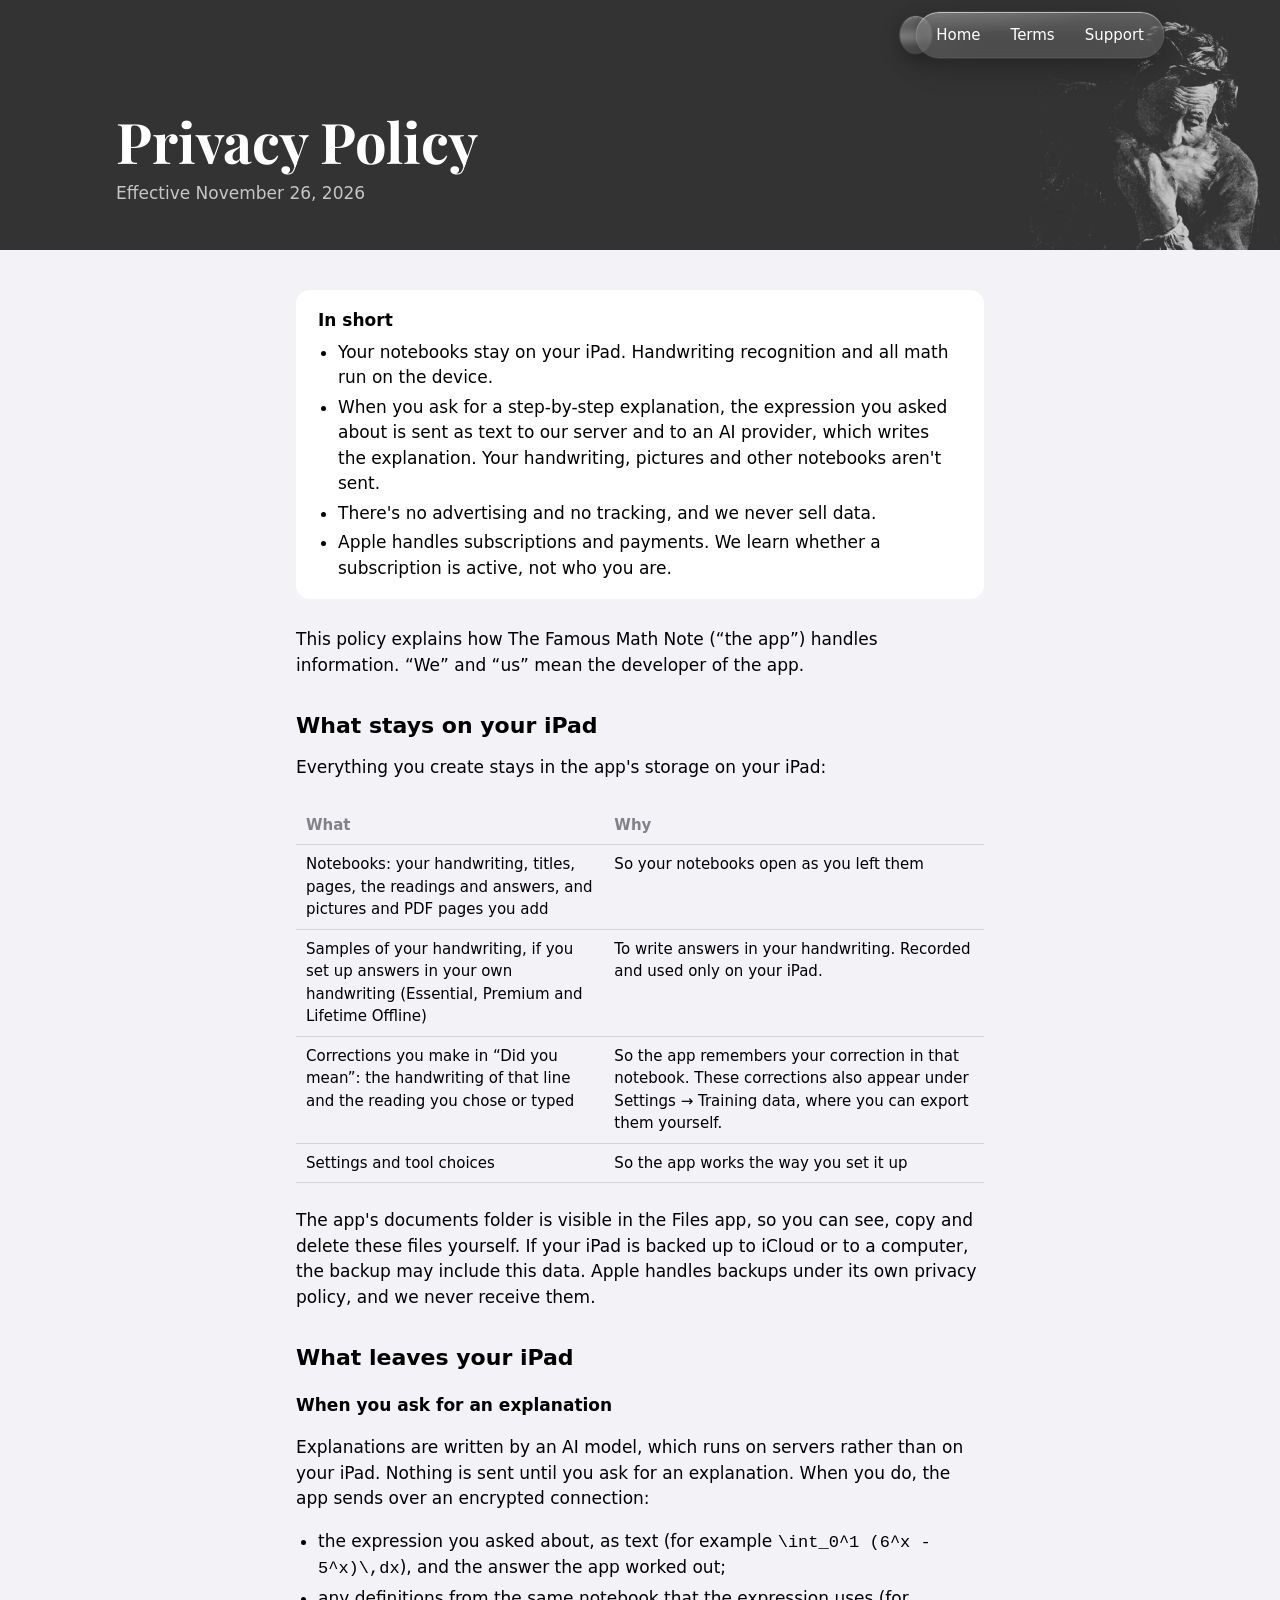
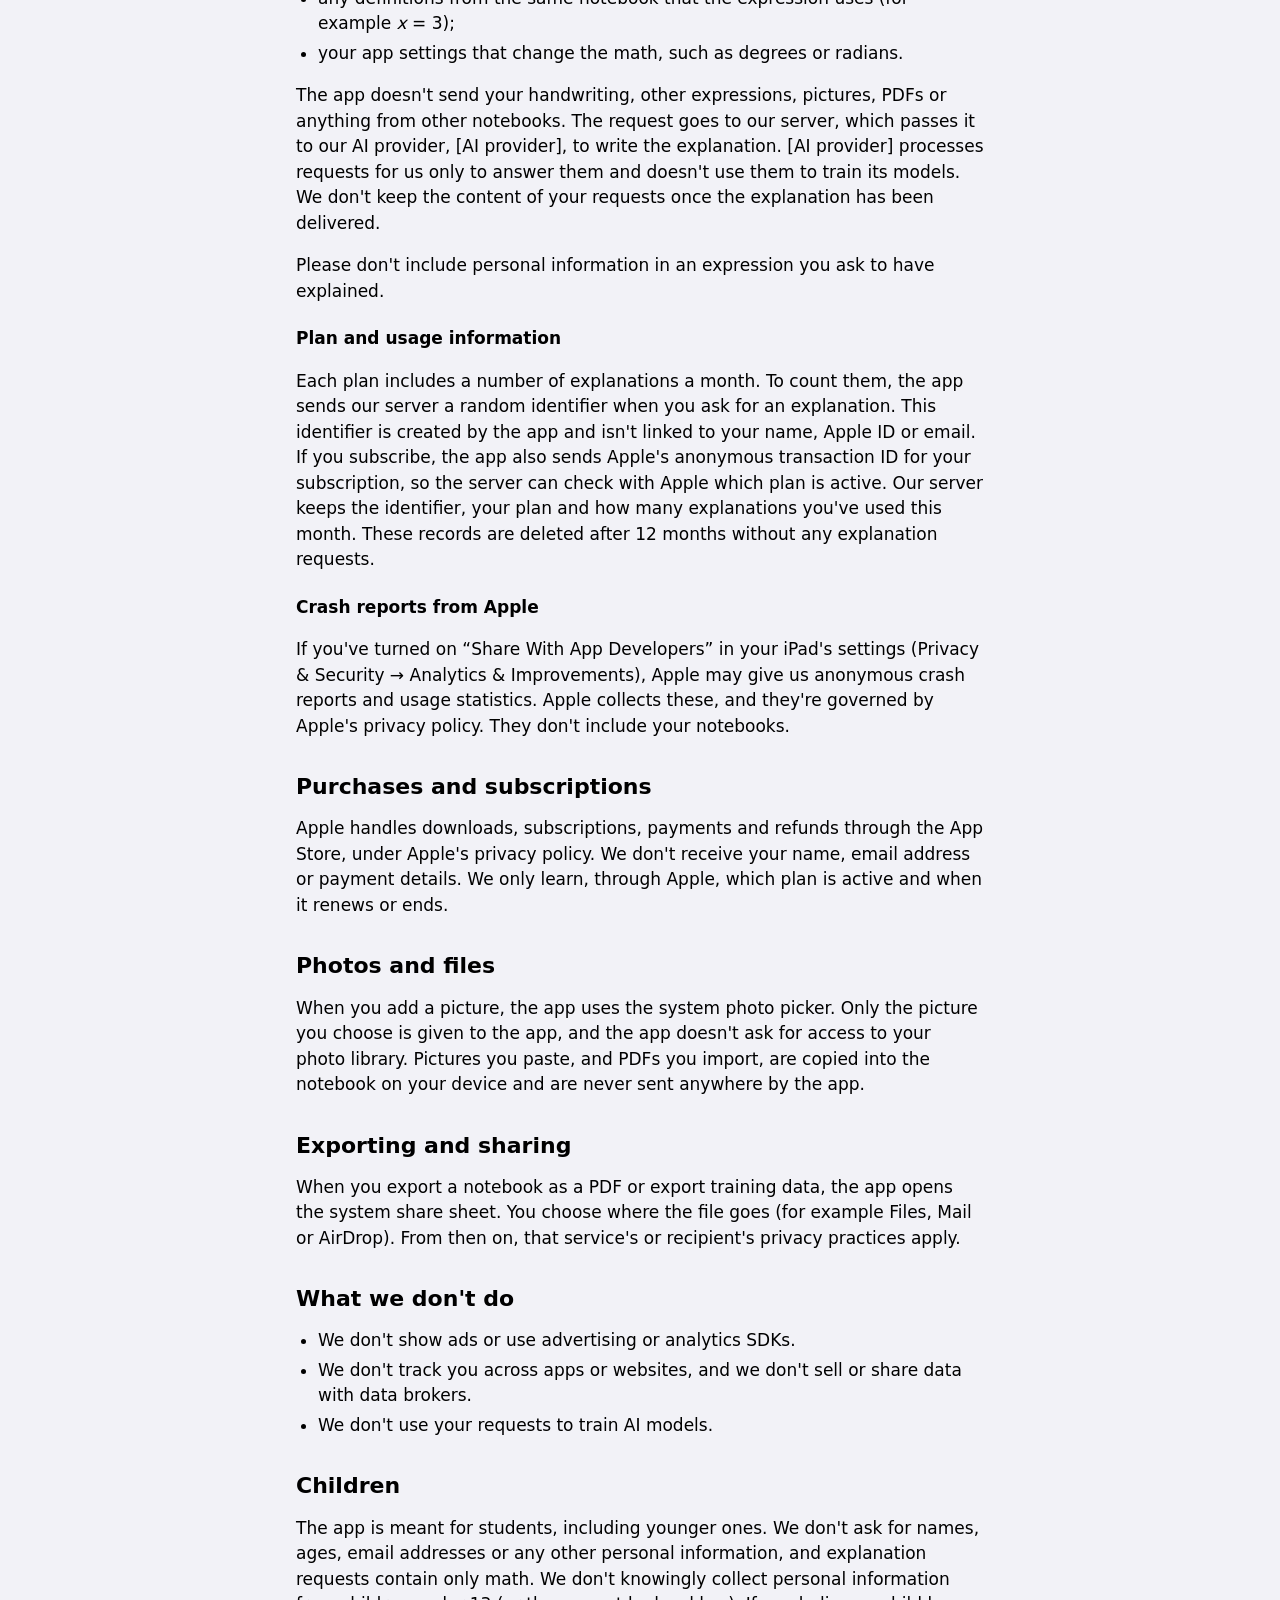
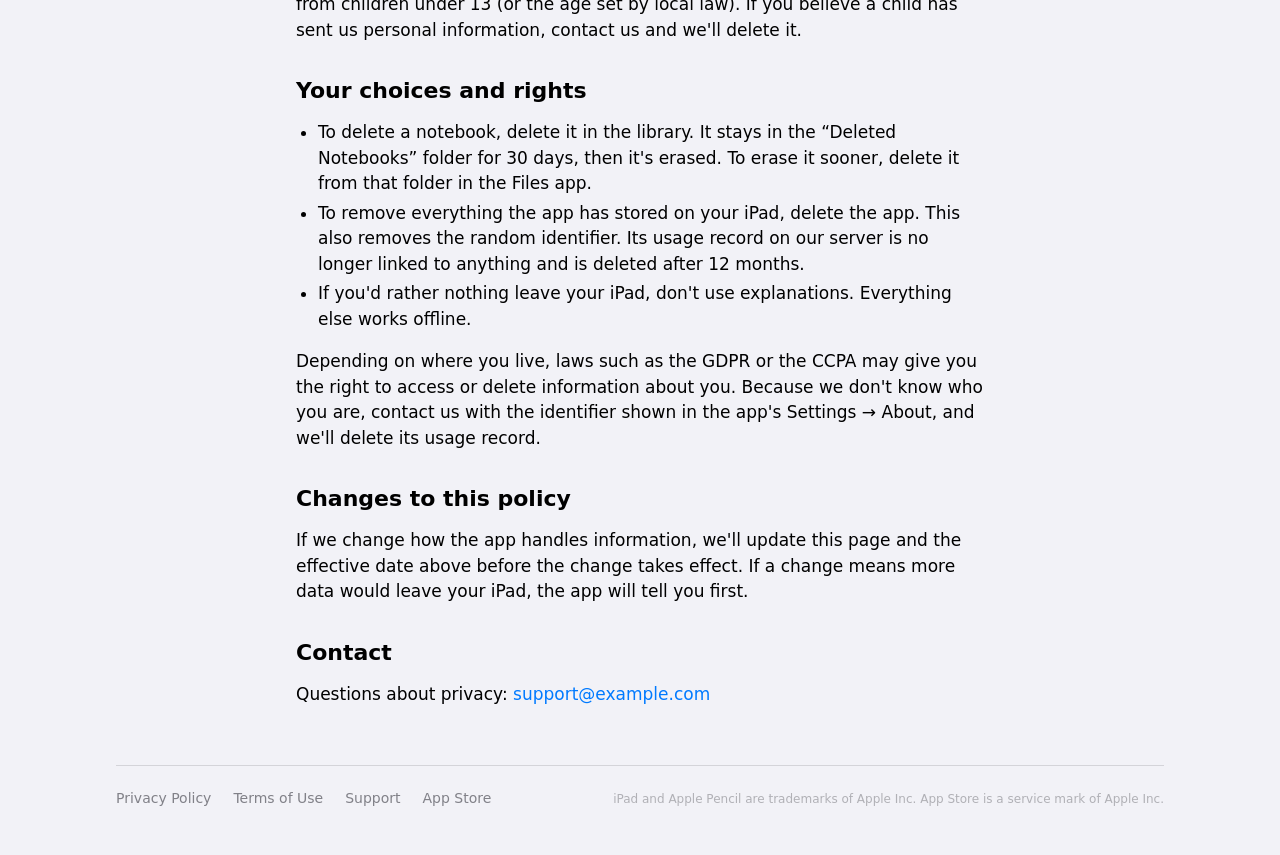
==== commit 679a8188: "Website: new plans (Lifetime Offline, yearly pricing), PDFs on every plan Co-Authored-By: Claude Opu" ====
--- a/privacy.html
+++ b/privacy.html
@@ -50,7 +50,7 @@
   <table>
     <tr><th>What</th><th>Why</th></tr>
     <tr><td>Notebooks: your handwriting, titles, pages, the readings and answers, and pictures and PDF pages you add</td><td>So your notebooks open as you left them</td></tr>
-    <tr><td>Samples of your handwriting, if you set up answers in your own handwriting (Essential and Premium)</td><td>To write answers in your handwriting. Recorded and used only on your iPad.</td></tr>
+    <tr><td>Samples of your handwriting, if you set up answers in your own handwriting (Essential, Premium and Lifetime Offline)</td><td>To write answers in your handwriting. Recorded and used only on your iPad.</td></tr>
     <tr><td>Corrections you make in “Did you mean”: the handwriting of that line and the reading you chose or typed</td><td>So the app remembers your correction in that notebook. These corrections also appear under Settings → Training data, where you can export them yourself.</td></tr>
     <tr><td>Settings and tool choices</td><td>So the app works the way you set it up</td></tr>
   </table>
--- a/style.css
+++ b/style.css
@@ -562,7 +562,7 @@
 .plan.top { box-shadow: inset 0 0 0 2px var(--blue); }
 .plan h3 { font-size: 17px; font-weight: 600; color: var(--text-2); margin: 0 0 6px; }
 .plan .price { margin: 0 0 18px; display: flex; align-items: baseline; gap: 4px; }
-.plan .price b { font-family: var(--display); font-size: 40px; line-height: 1; color: var(--text); }
+.plan .price b { font-family: var(--text); font-size: 40px; line-height: 1; color: var(--text); }
 .plan .price span { font-size: 15px; color: var(--text-2); }
 .plan ul { list-style: none; padding: 18px 0 0; margin: 0; border-top: 1px solid var(--separator); }
 .plan li { position: relative; padding-left: 26px; font-size: 15px; }
@@ -573,6 +573,18 @@
   -webkit-mask: url("data:image/svg+xml,%3Csvg xmlns='http://www.w3.org/2000/svg' viewBox='0 0 16 16'%3E%3Cpath d='M3 8.5l3 3 7-7' fill='none' stroke='black' stroke-width='2.2' stroke-linecap='round' stroke-linejoin='round'/%3E%3C/svg%3E") center / contain no-repeat;
           mask: url("data:image/svg+xml,%3Csvg xmlns='http://www.w3.org/2000/svg' viewBox='0 0 16 16'%3E%3Cpath d='M3 8.5l3 3 7-7' fill='none' stroke='black' stroke-width='2.2' stroke-linecap='round' stroke-linejoin='round'/%3E%3C/svg%3E") center / contain no-repeat;
 }
+.plan .price-note { margin: -12px 0 16px; font-size: 14px; line-height: 1.45; color: var(--text-2); }
+/* the three cards' rows (name, price, note, list) line up, so their dividers do too */
+@supports (grid-template-rows: subgrid) {
+  .plans > .plan { display: grid; grid-row: span 4; grid-template-rows: subgrid; row-gap: 0; }
+}
+.plan.lifetime .price-note { min-height: 0; }
+.plan.lifetime { margin-top: 16px; display: grid; grid-template-columns: minmax(220px, 280px) 1fr; gap: 8px 32px; align-items: start; }
+.plan.lifetime ul { border-top: 0; padding-top: 4px; }
+@media (max-width: 860px) {
+  .plan.lifetime { grid-template-columns: minmax(0, 1fr); }
+  .plan.lifetime ul { border-top: 1px solid var(--separator); padding-top: 18px; }
+}
 .plan-note { margin: 20px 0 0; font-size: 14px; color: var(--text-2); max-width: 70ch; }
 #pricing { scroll-margin-top: 10px; }
 .doc h2, .doc [id] { scroll-margin-top: 80px; }
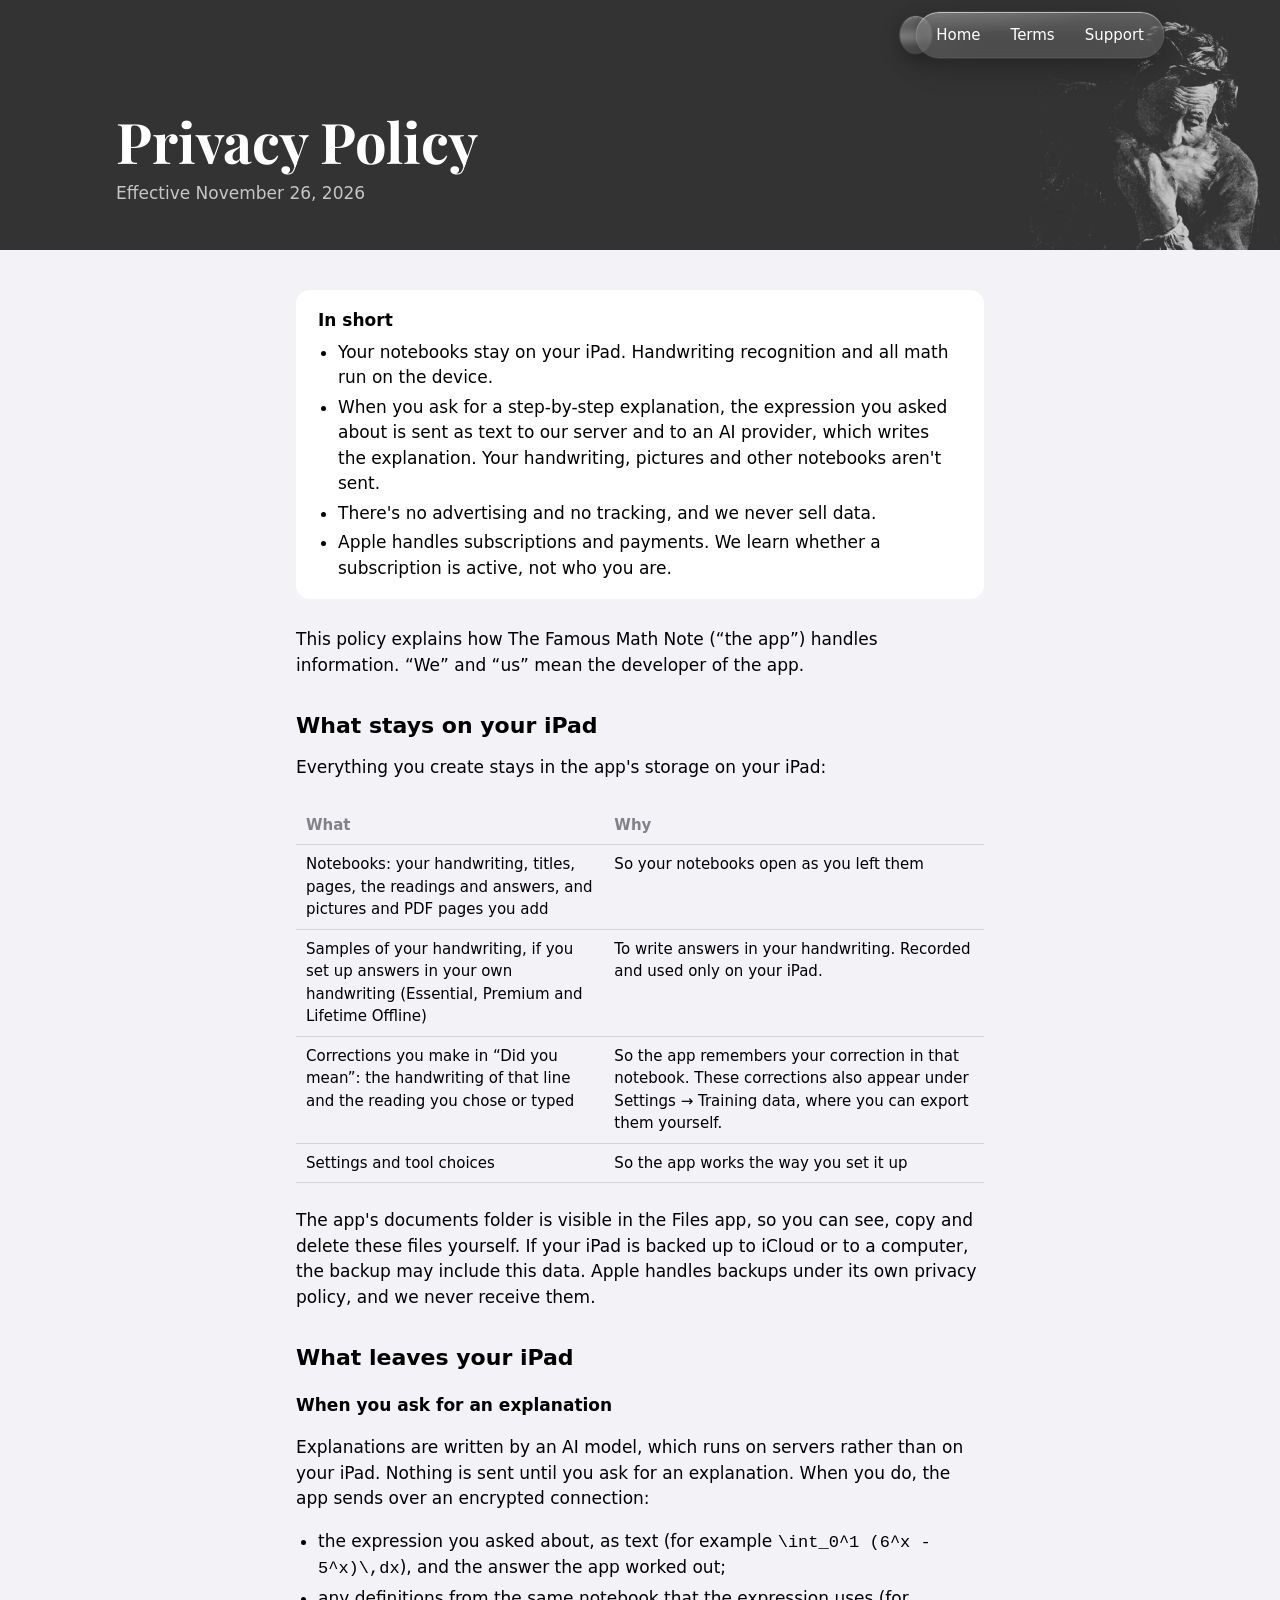
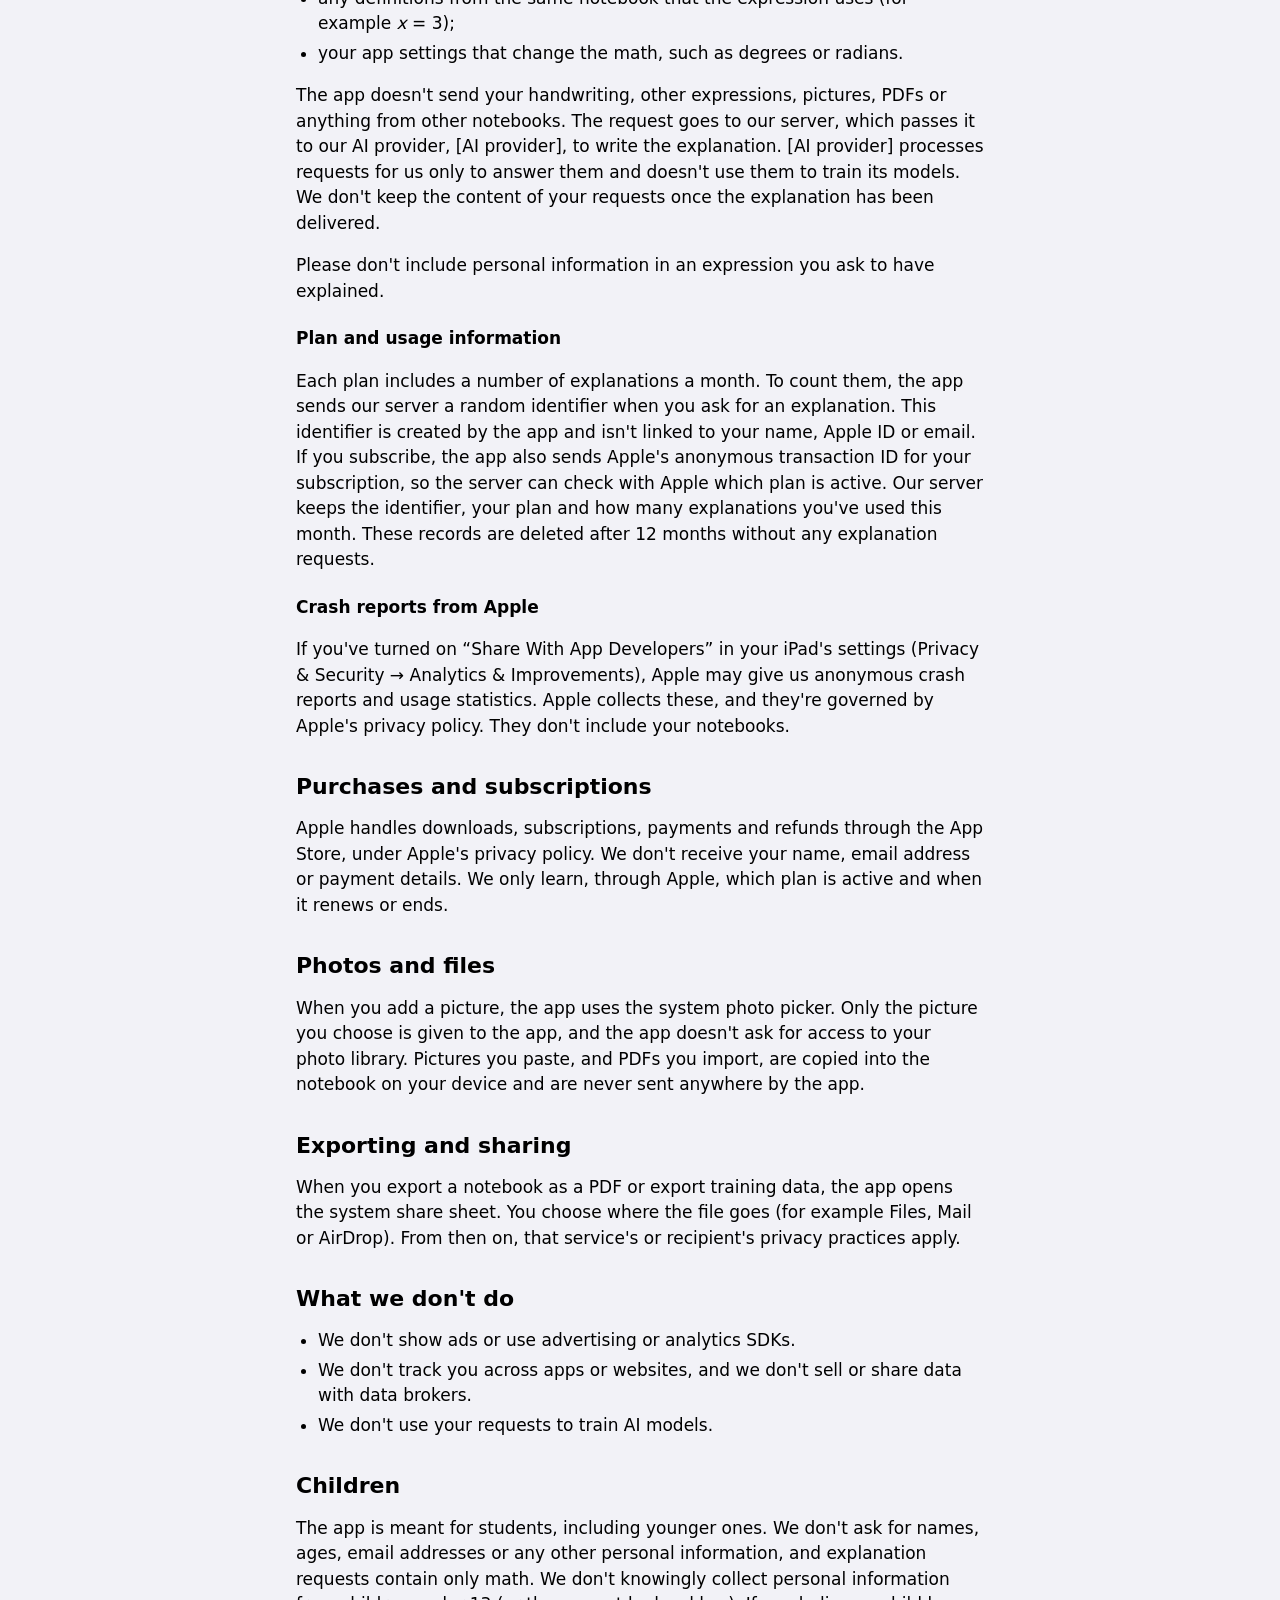
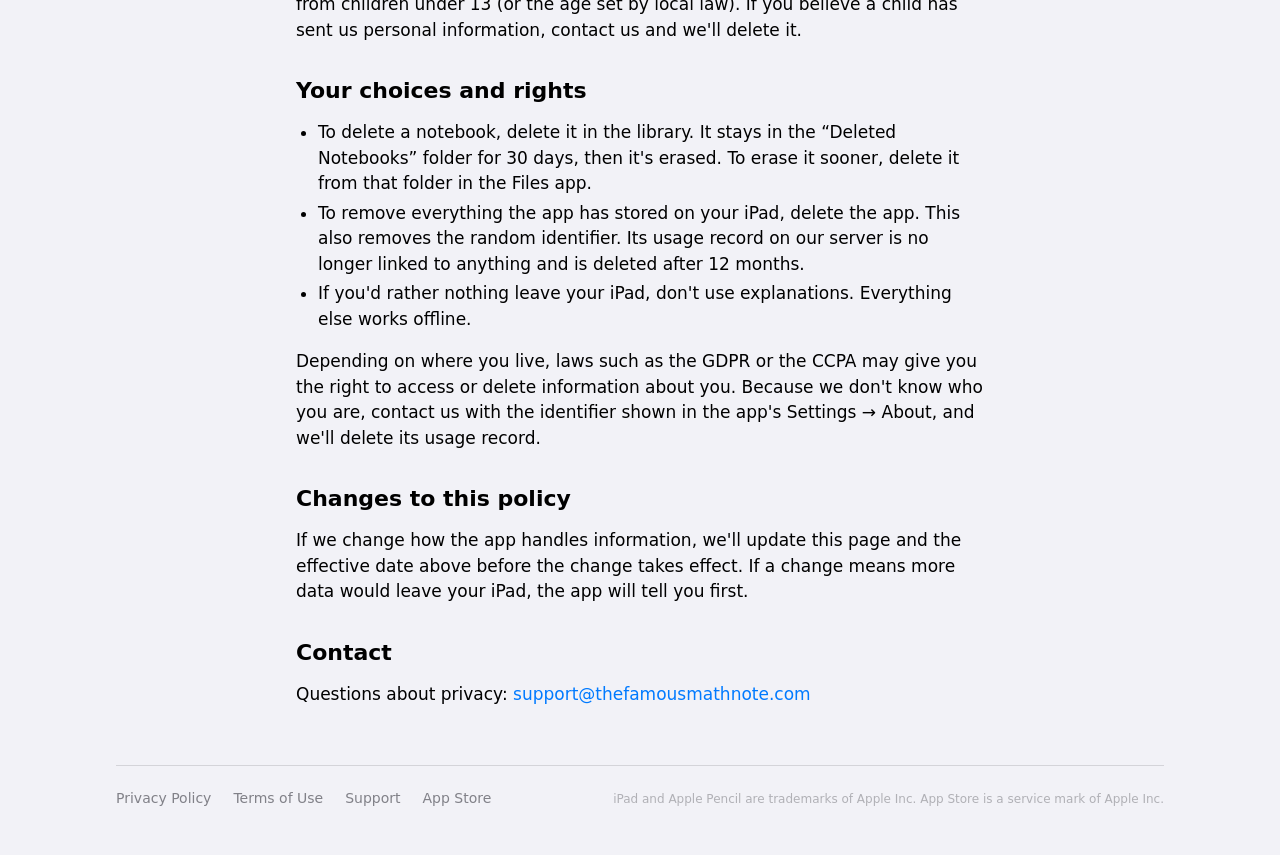
==== commit f29755db: "Custom domain thefamousmathnote.com and support email Co-Authored-By: Claude Opus 5.5 <noreply@anthr" ====
--- a/privacy.html
+++ b/privacy.html
@@ -106,7 +106,7 @@
   <p>If we change how the app handles information, we'll update this page and the effective date above before the change takes effect. If a change means more data would leave your iPad, the app will tell you first.</p>
 
   <h2>Contact</h2>
-  <p>Questions about privacy: <a href="mailto:support@example.com">support@example.com</a></p>
+  <p>Questions about privacy: <a href="mailto:support@thefamousmathnote.com">support@thefamousmathnote.com</a></p>
 </main>
 
 <footer>
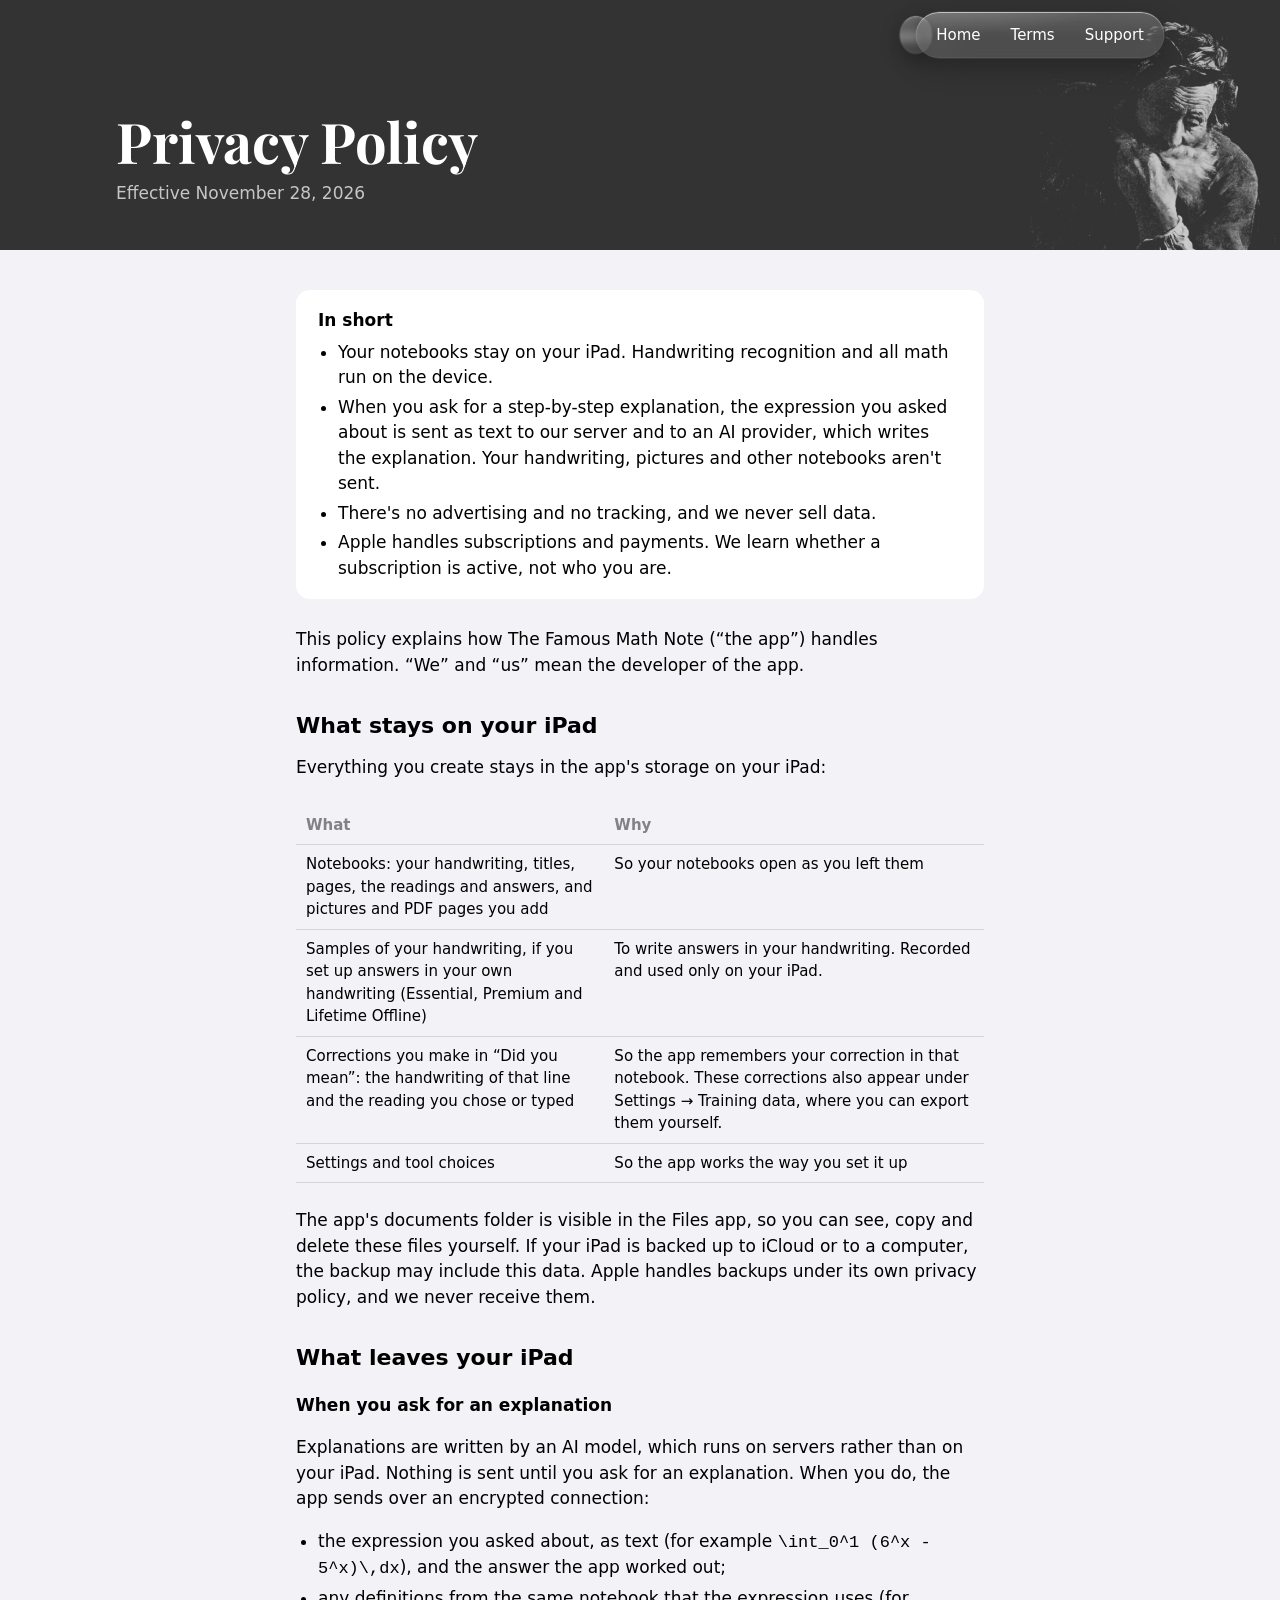
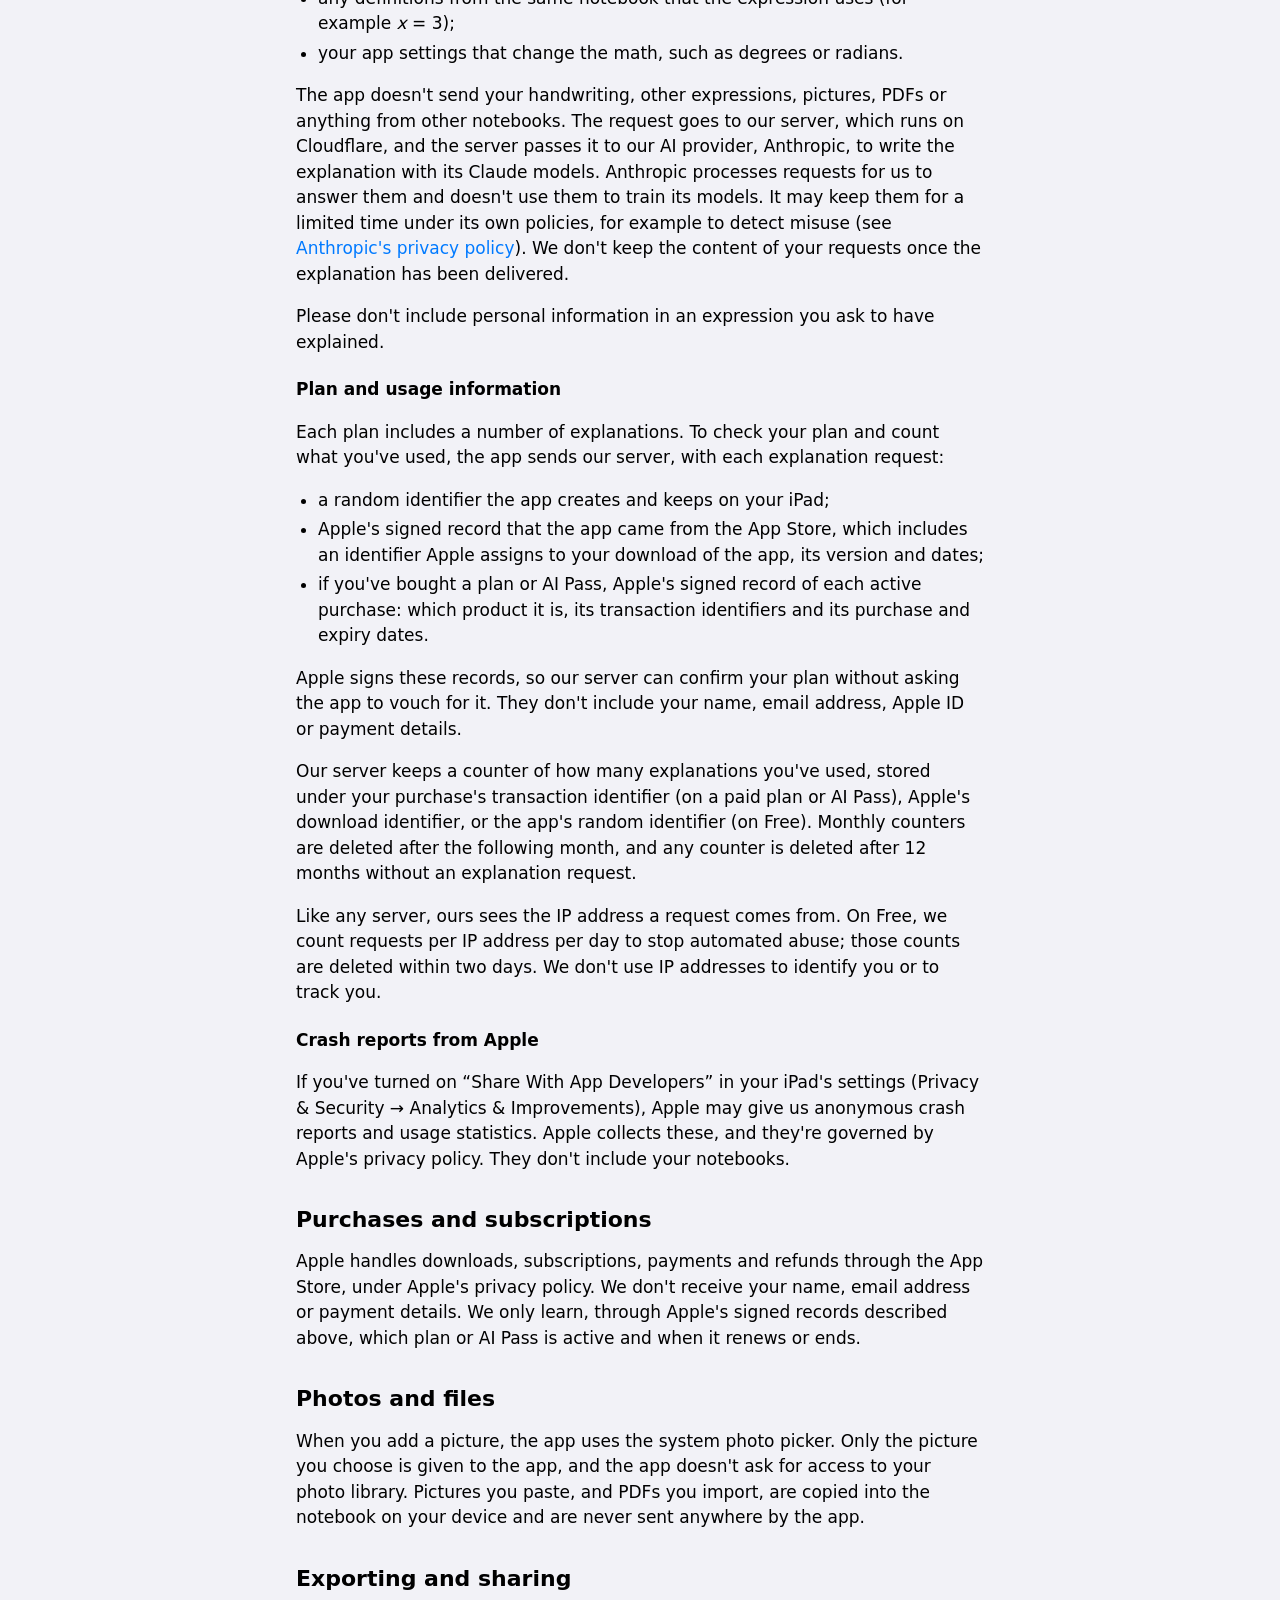
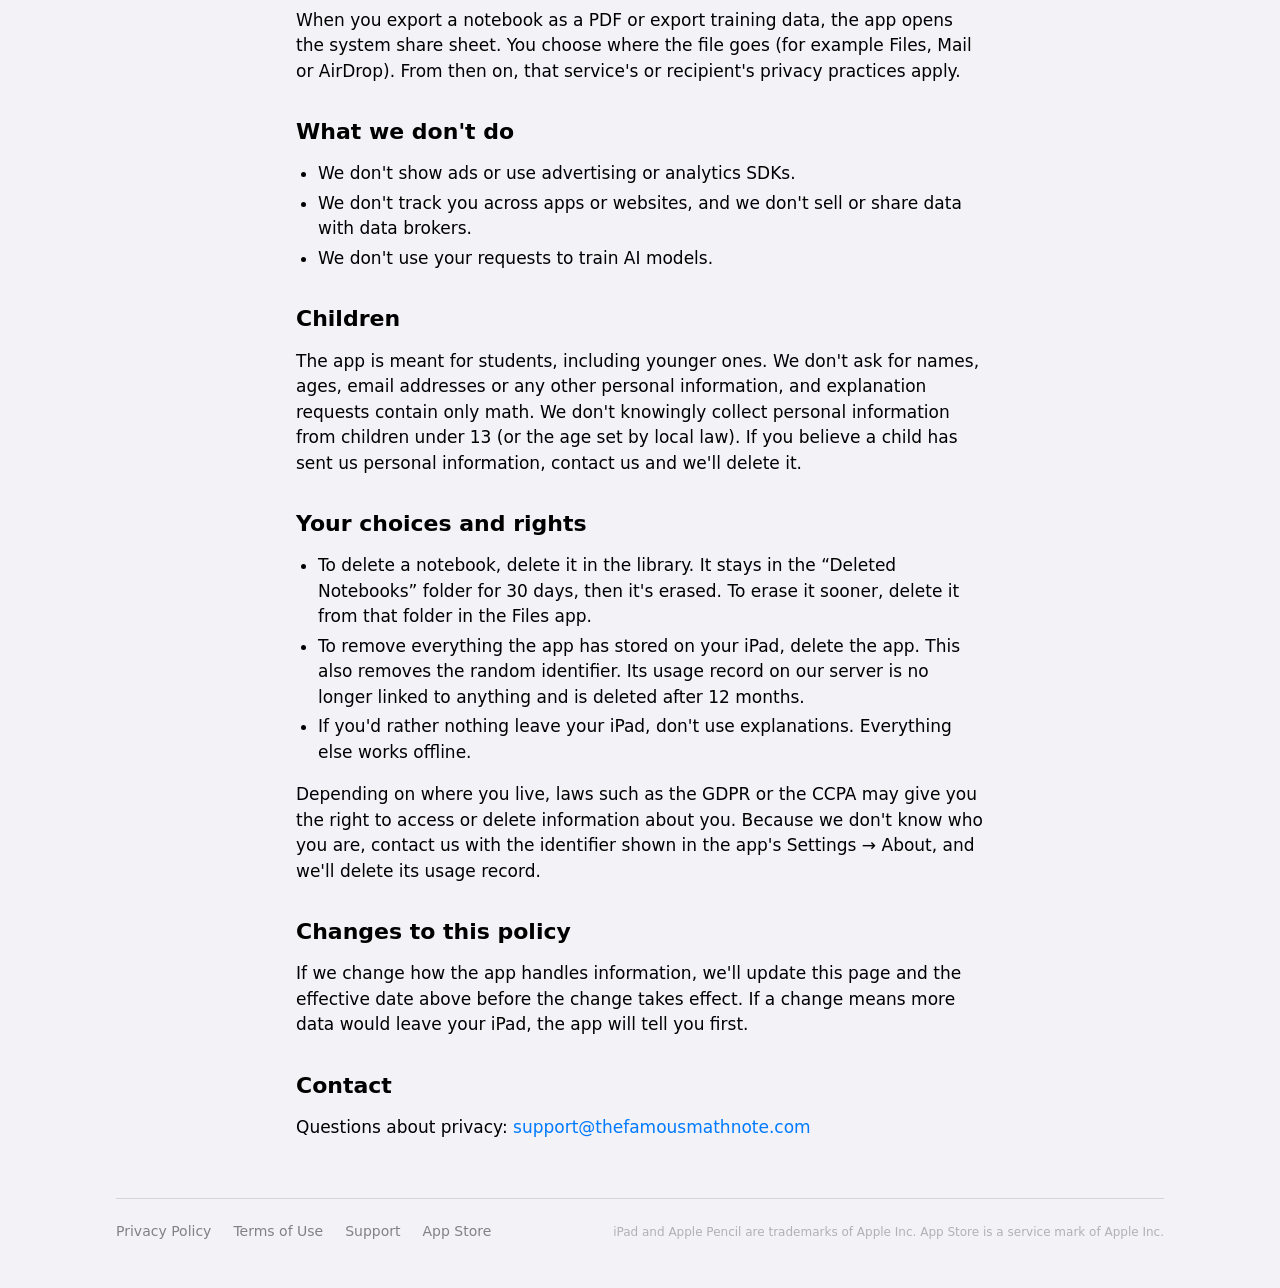
==== commit 2d52d862: "AI Pass add-on; privacy policy names Anthropic and Cloudflare Co-Authored-By: Claude Opus 5.5 <norep" ====
--- a/privacy.html
+++ b/privacy.html
@@ -27,7 +27,7 @@
   </div>
   <div class="wrap doc-head">
     <h1>Privacy Policy</h1>
-    <p>Effective November 26, 2026</p>
+    <p>Effective November 28, 2026</p>
   </div>
 </header>
 
@@ -66,17 +66,25 @@
     <li>any definitions from the same notebook that the expression uses (for example <i>x</i> = 3);</li>
     <li>your app settings that change the math, such as degrees or radians.</li>
   </ul>
-  <p>The app doesn't send your handwriting, other expressions, pictures, PDFs or anything from other notebooks. The request goes to our server, which passes it to our AI provider, [AI provider], to write the explanation. [AI provider] processes requests for us only to answer them and doesn't use them to train its models. We don't keep the content of your requests once the explanation has been delivered.</p>
+  <p>The app doesn't send your handwriting, other expressions, pictures, PDFs or anything from other notebooks. The request goes to our server, which runs on Cloudflare, and the server passes it to our AI provider, Anthropic, to write the explanation with its Claude models. Anthropic processes requests for us to answer them and doesn't use them to train its models. It may keep them for a limited time under its own policies, for example to detect misuse (see <a href="https://www.anthropic.com/legal/privacy">Anthropic's privacy policy</a>). We don't keep the content of your requests once the explanation has been delivered.</p>
   <p>Please don't include personal information in an expression you ask to have explained.</p>
 
   <h3>Plan and usage information</h3>
-  <p>Each plan includes a number of explanations a month. To count them, the app sends our server a random identifier when you ask for an explanation. This identifier is created by the app and isn't linked to your name, Apple ID or email. If you subscribe, the app also sends Apple's anonymous transaction ID for your subscription, so the server can check with Apple which plan is active. Our server keeps the identifier, your plan and how many explanations you've used this month. These records are deleted after 12 months without any explanation requests.</p>
+  <p>Each plan includes a number of explanations. To check your plan and count what you've used, the app sends our server, with each explanation request:</p>
+  <ul>
+    <li>a random identifier the app creates and keeps on your iPad;</li>
+    <li>Apple's signed record that the app came from the App Store, which includes an identifier Apple assigns to your download of the app, its version and dates;</li>
+    <li>if you've bought a plan or AI Pass, Apple's signed record of each active purchase: which product it is, its transaction identifiers and its purchase and expiry dates.</li>
+  </ul>
+  <p>Apple signs these records, so our server can confirm your plan without asking the app to vouch for it. They don't include your name, email address, Apple ID or payment details.</p>
+  <p>Our server keeps a counter of how many explanations you've used, stored under your purchase's transaction identifier (on a paid plan or AI Pass), Apple's download identifier, or the app's random identifier (on Free). Monthly counters are deleted after the following month, and any counter is deleted after 12 months without an explanation request.</p>
+  <p>Like any server, ours sees the IP address a request comes from. On Free, we count requests per IP address per day to stop automated abuse; those counts are deleted within two days. We don't use IP addresses to identify you or to track you.</p>
 
   <h3>Crash reports from Apple</h3>
   <p>If you've turned on “Share With App Developers” in your iPad's settings (Privacy &amp; Security → Analytics &amp; Improvements), Apple may give us anonymous crash reports and usage statistics. Apple collects these, and they're governed by Apple's privacy policy. They don't include your notebooks.</p>
 
   <h2>Purchases and subscriptions</h2>
-  <p>Apple handles downloads, subscriptions, payments and refunds through the App Store, under Apple's privacy policy. We don't receive your name, email address or payment details. We only learn, through Apple, which plan is active and when it renews or ends.</p>
+  <p>Apple handles downloads, subscriptions, payments and refunds through the App Store, under Apple's privacy policy. We don't receive your name, email address or payment details. We only learn, through Apple's signed records described above, which plan or AI Pass is active and when it renews or ends.</p>
 
   <h2>Photos and files</h2>
   <p>When you add a picture, the app uses the system photo picker. Only the picture you choose is given to the app, and the app doesn't ask for access to your photo library. Pictures you paste, and PDFs you import, are copied into the notebook on your device and are never sent anywhere by the app.</p>
--- a/style.css
+++ b/style.css
@@ -372,7 +372,7 @@
 .sheet[data-color="white"] { --paper: #ffffff; --rule: rgba(158, 189, 230, 0.55); --margin: rgba(230, 89, 89, 0.45); --ink: #111; }
 
 .answer { fill: var(--blue); font-family: var(--hand); opacity: 0; transition: opacity 0.45s ease; }
-.answer line { stroke: var(--blue); stroke-width: 2.4; stroke-linecap: round; }
+.answer line, .answer polyline { stroke: var(--blue); stroke-width: 2.4; stroke-linecap: round; stroke-linejoin: round; }
 .answer.on { opacity: 1; }
 .dot { fill: var(--orange); opacity: 0; transition: opacity 0.45s ease; }
 .dot.on { opacity: 1; }
@@ -579,12 +579,16 @@
   .plans > .plan { display: grid; grid-row: span 4; grid-template-rows: subgrid; row-gap: 0; }
 }
 .plan.lifetime .price-note { min-height: 0; }
-.plan.lifetime { margin-top: 16px; display: grid; grid-template-columns: minmax(220px, 280px) 1fr; gap: 8px 32px; align-items: start; }
+.plan.lifetime { margin-top: 0; display: grid; grid-template-columns: minmax(220px, 280px) 1fr; gap: 8px 32px; align-items: start; }
 .plan.lifetime ul { border-top: 0; padding-top: 4px; }
+.plan.addon { margin-top: 16px; }
+.plan .tag { display: inline-block; margin-left: 6px; padding: 2px 8px; border-radius: 999px; font-size: 12px; font-weight: 600; vertical-align: 2px; color: var(--blue); background: color-mix(in srgb, var(--blue) 14%, transparent); }
 @media (max-width: 860px) {
   .plan.lifetime { grid-template-columns: minmax(0, 1fr); }
   .plan.lifetime ul { border-top: 1px solid var(--separator); padding-top: 18px; }
 }
+.price-tabs { width: min(100%, 380px); margin: 0 0 22px; }
+.price-tabs button { font-size: 15px; padding: 7px 10px; }
 .plan-note { margin: 20px 0 0; font-size: 14px; color: var(--text-2); max-width: 70ch; }
 #pricing { scroll-margin-top: 10px; }
 .doc h2, .doc [id] { scroll-margin-top: 80px; }
